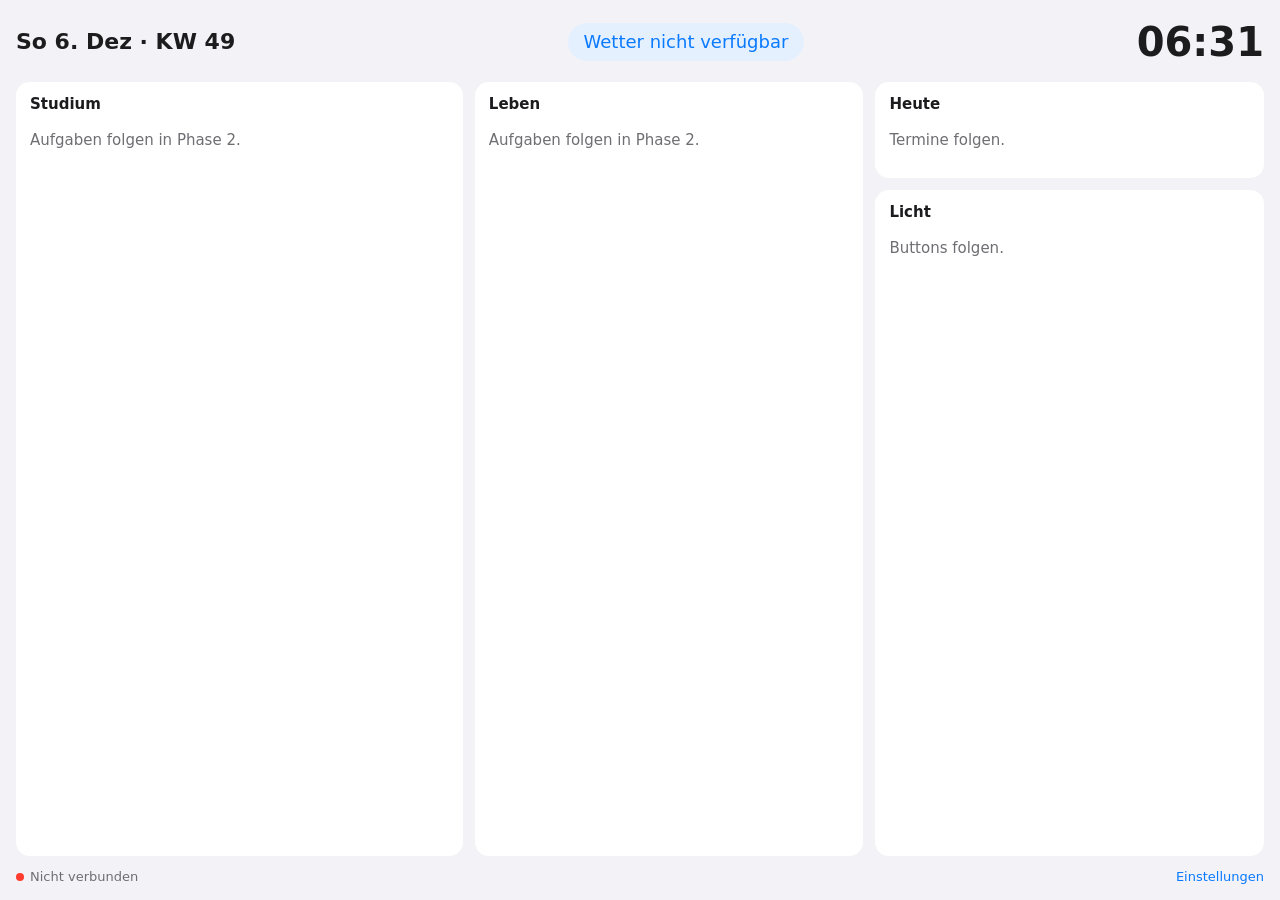
==== panel/index.html @ 625ba2de "Phase 1: Grundgerüst mit Panel, Handy-Seite, Sync und Einstellungen Testseite nach /test verschoben." ====
<!doctype html>
<html lang="de">
<head>
<meta charset="utf-8">
<meta name="viewport" content="width=device-width, initial-scale=1, viewport-fit=cover">
<meta name="apple-mobile-web-app-capable" content="yes">
<meta name="mobile-web-app-capable" content="yes">
<meta name="apple-mobile-web-app-status-bar-style" content="black-translucent">
<meta name="apple-mobile-web-app-title" content="Panel">
<title>Panel</title>
<link rel="stylesheet" href="../shared/style.css">
<style>
  body { display: flex; flex-direction: column; height: 100vh; padding: 14px 16px; gap: 12px; overflow: hidden; }
  header { display: flex; align-items: center; justify-content: space-between; gap: 12px; }
  #datum { font-size: 22px; font-weight: 600; white-space: nowrap; }
  #uhr { font-size: 40px; font-weight: 600; font-variant-numeric: tabular-nums; }
  #wetter { font-size: 18px; padding: 6px 16px; }
  main { flex: 1; min-height: 0; display: grid; grid-template-columns: 1.15fr 1fr 1fr; gap: 12px; }
  .spalte { display: flex; flex-direction: column; gap: 12px; min-height: 0; }
  .leer { color: var(--muted); font-size: 15px; }
  footer { display: flex; justify-content: space-between; font-size: 13px; color: var(--muted); }
</style>
</head>
<body>
<header>
  <span id="datum">…</span>
  <span id="wetter" class="chip">Wetter lädt …</span>
  <span id="uhr">--:--</span>
</header>
<main>
  <section class="card"><h2>Studium</h2><p class="leer">Aufgaben folgen in Phase 2.</p></section>
  <section class="card"><h2>Leben</h2><p class="leer">Aufgaben folgen in Phase 2.</p></section>
  <div class="spalte">
    <section class="card"><h2>Heute</h2><p class="leer">Termine folgen.</p></section>
    <section class="card" style="flex:1"><h2>Licht</h2><p class="leer">Buttons folgen.</p></section>
  </div>
</main>
<footer>
  <span id="sync">…</span>
  <a href="../einstellungen.html">Einstellungen</a>
</footer>
<script type="module">
  import { startClock, startHeader } from '../shared/util.js';
  import { aktualisiereWetter, pruefeSync, starteZyklus, haltWachen } from '../shared/app.js';
  startHeader(document.getElementById('datum'));
  startClock(document.getElementById('uhr'));
  const wetter = () => aktualisiereWetter(document.getElementById('wetter'));
  const sync = () => pruefeSync(document.getElementById('sync'));
  wetter(); sync();
  starteZyklus(wetter, 900);
  starteZyklus(sync, 45);
  haltWachen();
</script>
</body>
</html>
---- shared/style.css ----
:root {
  color-scheme: light dark;
  --bg: #f2f2f7; --card: #ffffff; --text: #1c1c1e; --muted: #6e6e73;
  --accent: #0a7aff; --accent-bg: #e5f0ff; --line: #e5e5ea; --ok: #34c759; --warn: #ff9f0a; --bad: #ff3b30;
  --radius: 14px;
}
@media (prefers-color-scheme: dark) {
  :root { --bg: #000; --card: #1c1c1e; --text: #fff; --muted: #98989d; --accent: #3d94ff; --accent-bg: #12263f; --line: #38383a; }
}
* { box-sizing: border-box; -webkit-tap-highlight-color: transparent; }
html, body { margin: 0; height: 100%; }
body {
  background: var(--bg); color: var(--text);
  font: 16px/1.4 -apple-system, BlinkMacSystemFont, "SF Pro Text", system-ui, sans-serif;
  padding: env(safe-area-inset-top) env(safe-area-inset-right) env(safe-area-inset-bottom) env(safe-area-inset-left);
}
.card { background: var(--card); border-radius: var(--radius); padding: 12px 14px; min-height: 0; overflow: hidden; }
.card h2 { font-size: 15px; font-weight: 600; margin: 0 0 6px; }
.muted { color: var(--muted); }
.chip { background: var(--accent-bg); color: var(--accent); border-radius: 999px; padding: 4px 12px; font-size: 14px; white-space: nowrap; }
.punkt { display: inline-block; width: 8px; height: 8px; border-radius: 50%; background: var(--muted); margin-right: 6px; }
.punkt.ok { background: var(--ok); } .punkt.warn { background: var(--warn); } .punkt.bad { background: var(--bad); }
a { color: var(--accent); text-decoration: none; }
button, input { font: inherit; }
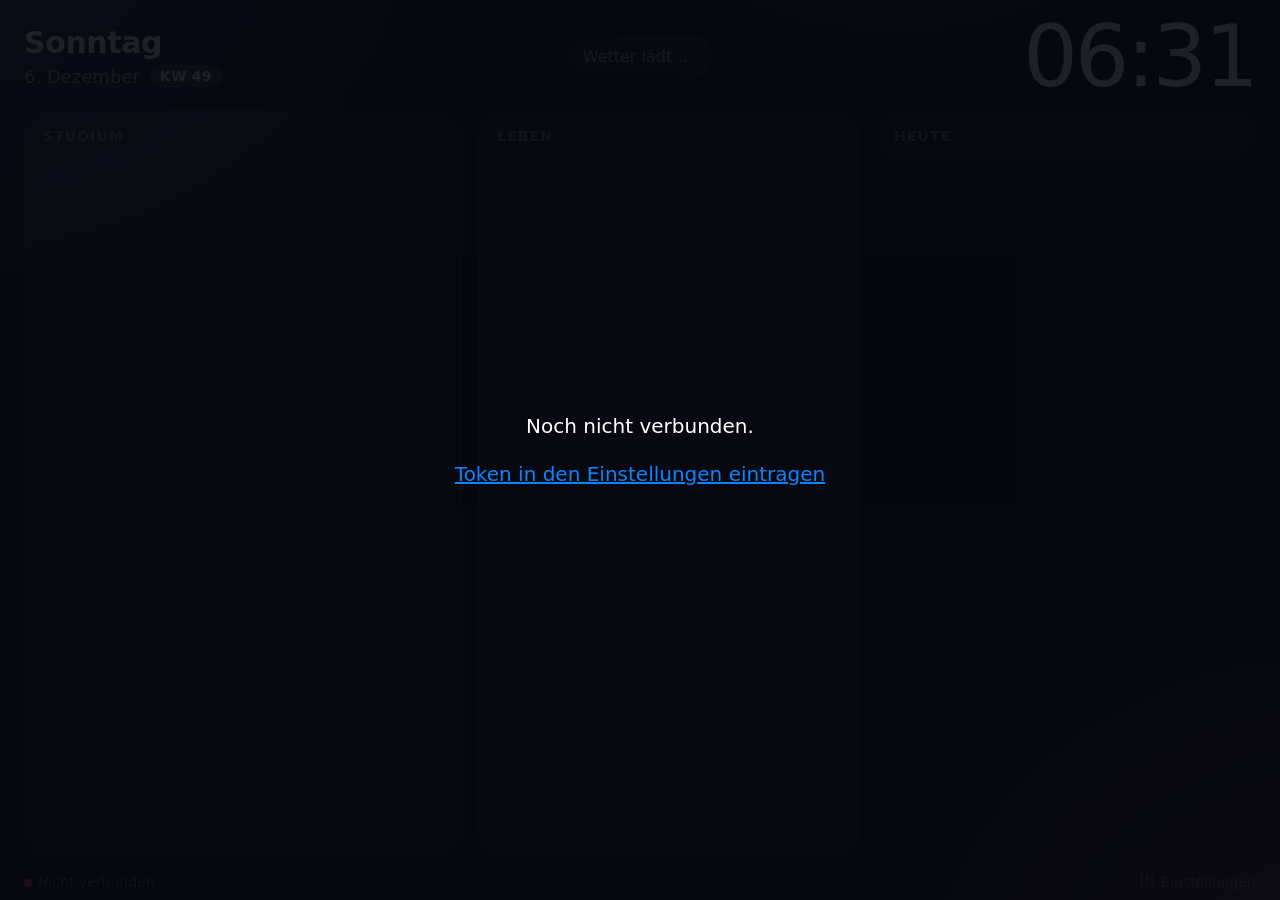
==== commit 60dd879d: "Alle Phasen: To-dos, Einkauf, Finanzen, Licht, Termine, Einstellungen Co-Authored-By: Claude Opus 5." ====
--- a/panel/index.html
+++ b/panel/index.html
@@ -2,54 +2,109 @@
 <html lang="de">
 <head>
 <meta charset="utf-8">
-<meta name="viewport" content="width=device-width, initial-scale=1, viewport-fit=cover">
+<meta name="viewport" content="width=device-width, initial-scale=1, viewport-fit=cover, user-scalable=no">
 <meta name="apple-mobile-web-app-capable" content="yes">
 <meta name="mobile-web-app-capable" content="yes">
 <meta name="apple-mobile-web-app-status-bar-style" content="black-translucent">
 <meta name="apple-mobile-web-app-title" content="Panel">
+<meta name="theme-color" content="#07080f">
 <title>Panel</title>
-<link rel="stylesheet" href="../shared/style.css">
 <style>
-  body { display: flex; flex-direction: column; height: 100vh; padding: 14px 16px; gap: 12px; overflow: hidden; }
-  header { display: flex; align-items: center; justify-content: space-between; gap: 12px; }
-  #datum { font-size: 22px; font-weight: 600; white-space: nowrap; }
-  #uhr { font-size: 40px; font-weight: 600; font-variant-numeric: tabular-nums; }
-  #wetter { font-size: 18px; padding: 6px 16px; }
-  main { flex: 1; min-height: 0; display: grid; grid-template-columns: 1.15fr 1fr 1fr; gap: 12px; }
-  .spalte { display: flex; flex-direction: column; gap: 12px; min-height: 0; }
-  .leer { color: var(--muted); font-size: 15px; }
-  footer { display: flex; justify-content: space-between; font-size: 13px; color: var(--muted); }
+  :root { --text: #fff; --t2: rgba(255,255,255,.62); --t3: rgba(255,255,255,.38); --karte: rgba(255,255,255,.07); --rand: rgba(255,255,255,.08); --linie: rgba(255,255,255,.07); }
+  * { box-sizing: border-box; -webkit-tap-highlight-color: transparent; -webkit-user-select: none; user-select: none; }
+  html, body { margin: 0; height: 100%; overflow: hidden; color: var(--text); }
+  body {
+    font-family: -apple-system, BlinkMacSystemFont, "SF Pro Display", system-ui, sans-serif;
+    background:
+      radial-gradient(900px 700px at -5% -10%, rgba(64, 92, 255, .38), transparent 60%),
+      radial-gradient(800px 650px at 105% 110%, rgba(255, 92, 140, .26), transparent 60%),
+      radial-gradient(700px 500px at 70% -20%, rgba(0, 200, 190, .14), transparent 60%),
+      #07080f;
+  }
+  .app { height: 100vh; display: grid; grid-template-rows: auto 1fr auto; gap: 16px;
+    padding: max(18px, env(safe-area-inset-top)) max(24px, env(safe-area-inset-right)) max(10px, env(safe-area-inset-bottom)) max(24px, env(safe-area-inset-left));
+    transition: opacity .8s; }
+  body.nacht .app { opacity: .42; }
+
+  header { display: grid; grid-template-columns: 1fr auto 1fr; align-items: center; gap: 16px; }
+  .datum .wt { font-size: 30px; font-weight: 700; letter-spacing: -.4px; line-height: 1.1; }
+  .datum .zeile2 { display: flex; align-items: center; gap: 10px; margin-top: 6px; font-size: 18px; color: var(--t2); }
+  .kw { font-size: 14px; font-weight: 700; color: #fff; background: rgba(255,255,255,.14); border-radius: 999px; padding: 3px 10px; letter-spacing: .02em; }
+  .uhr { justify-self: end; font-size: 86px; font-weight: 200; letter-spacing: -3px; line-height: .9; font-variant-numeric: tabular-nums; }
+  .wetter { display: flex; align-items: center; gap: 10px; padding: 10px 18px 10px 14px; border-radius: 999px; background: var(--karte); border: 1px solid var(--rand); max-width: 430px; }
+  .wetter .w-ic { color: #FFD60A; display: flex; }
+  .wetter .w-temp { font-size: 24px; font-weight: 600; }
+  .wetter .w-kl { font-size: 16px; color: var(--t2); white-space: nowrap; overflow: hidden; text-overflow: ellipsis; }
+
+  main { display: grid; grid-template-columns: 1.15fr 1fr 1fr; gap: 16px; min-height: 0; }
+  .karte { background: var(--karte); border: 1px solid var(--rand); border-radius: 28px; padding: 16px 18px 10px; display: flex; flex-direction: column; min-height: 0; }
+  .karte h2 { margin: 0 0 4px; font-size: 14px; font-weight: 700; letter-spacing: .08em; text-transform: uppercase; color: var(--t3); display: flex; justify-content: space-between; align-items: center; }
+  .karte h2 .zahl { font-size: 13px; letter-spacing: 0; text-transform: none; color: var(--t2); font-weight: 600; }
+  .liste { flex: 1; min-height: 0; overflow: hidden; }
+  .task { display: flex; align-items: center; gap: 13px; height: 54px; border-bottom: 1px solid var(--linie); }
+  .task:last-child { border-bottom: 0; }
+  .kreis { width: 30px; height: 30px; flex: none; border-radius: 50%; border: 2.5px solid var(--c); display: grid; place-items: center; color: transparent; transition: background .2s, transform .2s; }
+  .task:active .kreis { transform: scale(.88); }
+  .task.fertig .kreis { background: var(--c); color: #fff; }
+  .task.fertig .titel { color: var(--t3); text-decoration: line-through; }
+  .titel { flex: 1; min-width: 0; font-size: 20px; white-space: nowrap; overflow: hidden; text-overflow: ellipsis; }
+  .titel b { color: var(--c); font-weight: 700; }
+  .meta { font-size: 15px; color: var(--t3); white-space: nowrap; font-variant-numeric: tabular-nums; }
+  .task.heute .meta { color: var(--c); font-weight: 600; }
+  .mehr { font-size: 15px; color: var(--t3); padding: 8px 0 2px; }
+  .leer { display: flex; flex-direction: column; align-items: center; justify-content: center; gap: 10px; height: 100%; color: var(--t3); font-size: 17px; }
+  .leer .ic { color: #30D158; }
+
+  .rechts { display: flex; flex-direction: column; gap: 16px; min-height: 0; }
+  .heute { flex: none; max-height: 44%; }
+  .termin { display: flex; gap: 12px; align-items: baseline; font-size: 18px; padding: 6px 0; }
+  .termin .zeit { width: 50px; flex: none; color: var(--t2); font-size: 16px; font-variant-numeric: tabular-nums; }
+  .termin .punkt { width: 8px; height: 8px; border-radius: 50%; background: var(--c); flex: none; align-self: center; }
+  .termin.vorbei { opacity: .38; }
+  .termin .t { white-space: nowrap; overflow: hidden; text-overflow: ellipsis; }
+
+  .licht { flex: 1; min-height: 0; display: grid; grid-template-columns: 1fr 1fr; grid-auto-rows: 1fr; gap: 12px; }
+  .lb { border: 0; border-radius: 24px; padding: 14px; display: flex; flex-direction: column; justify-content: space-between; align-items: flex-start; text-align: left; color: #fff; font: inherit; text-decoration: none; transition: transform .15s; min-height: 0; overflow: hidden; }
+  .lb:active { transform: scale(.95); }
+  .lb .knopf { width: 46px; height: 46px; border-radius: 50%; display: grid; place-items: center; color: #111; }
+  .lb .name { font-size: 19px; font-weight: 600; }
+  .lb.breit { grid-column: span 2; flex-direction: row; align-items: center; gap: 14px; justify-content: flex-start; }
+
+  footer { display: flex; justify-content: space-between; align-items: center; font-size: 14px; color: var(--t3); gap: 16px; }
+  footer a { color: var(--t3); text-decoration: none; display: flex; align-items: center; gap: 6px; }
+  .punktstatus { display: inline-block; width: 8px; height: 8px; border-radius: 50%; margin-right: 6px; background: var(--t3); }
+  .punktstatus.ok { background: #30D158; } .punktstatus.warn { background: #FF9F0A; } .punktstatus.bad { background: #FF453A; }
+  #budget b { color: var(--t2); font-weight: 600; }
+
+  #toast { position: fixed; left: 50%; bottom: 30px; transform: translate(-50%, 140%); background: rgba(40,40,46,.96); border: 1px solid var(--rand); color: #fff; border-radius: 999px; padding: 12px 12px 12px 22px; display: flex; gap: 16px; align-items: center; font-size: 17px; transition: transform .3s; z-index: 10; }
+  #toast.an { transform: translate(-50%, 0); }
+  #toast button { background: #0A84FF; color: #fff; border: 0; border-radius: 999px; padding: 8px 16px; font: inherit; font-weight: 600; }
+  .hinweis { position: fixed; inset: 0; display: none; place-items: center; background: rgba(7,8,15,.9); z-index: 20; text-align: center; font-size: 20px; }
+  .hinweis a { color: #0A84FF; }
 </style>
 </head>
 <body>
-<header>
-  <span id="datum">…</span>
-  <span id="wetter" class="chip">Wetter lädt …</span>
-  <span id="uhr">--:--</span>
-</header>
-<main>
-  <section class="card"><h2>Studium</h2><p class="leer">Aufgaben folgen in Phase 2.</p></section>
-  <section class="card"><h2>Leben</h2><p class="leer">Aufgaben folgen in Phase 2.</p></section>
-  <div class="spalte">
-    <section class="card"><h2>Heute</h2><p class="leer">Termine folgen.</p></section>
-    <section class="card" style="flex:1"><h2>Licht</h2><p class="leer">Buttons folgen.</p></section>
-  </div>
-</main>
-<footer>
-  <span id="sync">…</span>
-  <a href="../einstellungen.html">Einstellungen</a>
-</footer>
-<script type="module">
-  import { startClock, startHeader } from '../shared/util.js';
-  import { aktualisiereWetter, pruefeSync, starteZyklus, haltWachen } from '../shared/app.js';
-  startHeader(document.getElementById('datum'));
-  startClock(document.getElementById('uhr'));
-  const wetter = () => aktualisiereWetter(document.getElementById('wetter'));
-  const sync = () => pruefeSync(document.getElementById('sync'));
-  wetter(); sync();
-  starteZyklus(wetter, 900);
-  starteZyklus(sync, 45);
-  haltWachen();
-</script>
+<div class="app">
+  <header>
+    <div class="datum"><div class="wt" id="wt">…</div><div class="zeile2"><span id="dt"></span><span class="kw" id="kw"></span></div></div>
+    <div class="wetter" id="wetter"><span class="w-kl">Wetter lädt …</span></div>
+    <div class="uhr" id="uhr">--:--</div>
+  </header>
+  <main>
+    <section class="karte"><h2>Studium <span class="zahl" id="n-studium"></span></h2><div class="liste" id="studium"></div></section>
+    <section class="karte"><h2>Leben <span class="zahl" id="n-leben"></span></h2><div class="liste" id="leben"></div></section>
+    <div class="rechts">
+      <section class="karte heute"><h2 id="heute-titel">Heute</h2><div id="termine"></div></section>
+      <div class="licht" id="licht"></div>
+    </div>
+  </main>
+  <footer>
+    <span id="sync"><span class="punktstatus"></span>Verbinde …</span>
+    <span id="budget"></span>
+    <a href="../einstellungen.html" id="einst"></a>
+  </footer>
+</div>
+<div class="hinweis" id="hinweis"><div>Noch nicht verbunden.<br><br><a href="../einstellungen.html">Token in den Einstellungen eintragen</a></div></div>
+<script type="module" src="panel.js"></script>
 </body>
 </html>
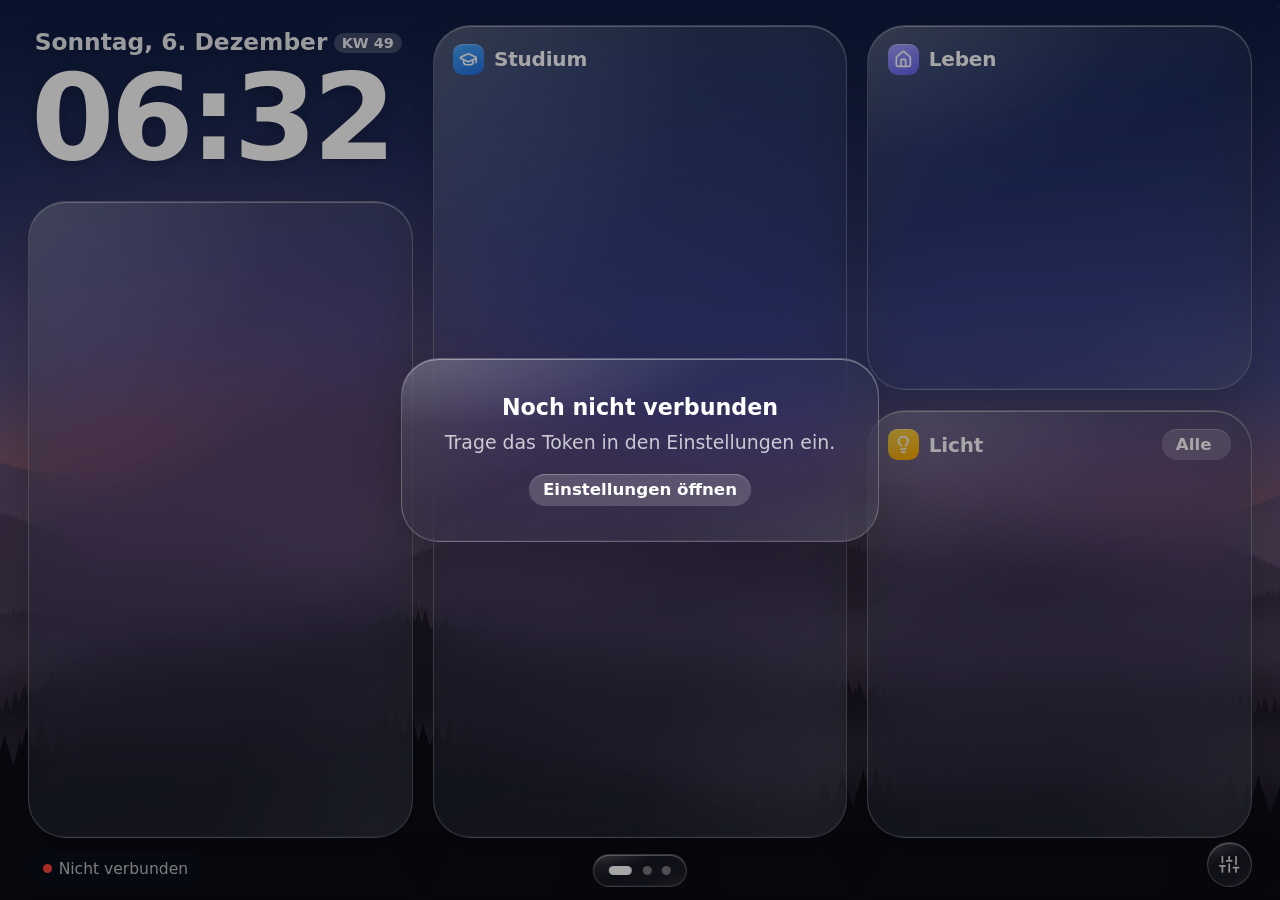
==== commit f3ca8553: "Neues Design: Landschaft, Liquid Glass, Smart Stack, Licht-Favoriten, Nachtuhr, Handy im iOS-26-Stil" ====
--- a/panel/index.html
+++ b/panel/index.html
@@ -6,105 +6,70 @@
 <meta name="apple-mobile-web-app-capable" content="yes">
 <meta name="mobile-web-app-capable" content="yes">
 <meta name="apple-mobile-web-app-status-bar-style" content="black-translucent">
-<meta name="apple-mobile-web-app-title" content="Panel">
-<meta name="theme-color" content="#07080f">
-<title>Panel</title>
-<style>
-  :root { --text: #fff; --t2: rgba(255,255,255,.62); --t3: rgba(255,255,255,.38); --karte: rgba(255,255,255,.07); --rand: rgba(255,255,255,.08); --linie: rgba(255,255,255,.07); }
-  * { box-sizing: border-box; -webkit-tap-highlight-color: transparent; -webkit-user-select: none; user-select: none; }
-  html, body { margin: 0; height: 100%; overflow: hidden; color: var(--text); }
-  body {
-    font-family: -apple-system, BlinkMacSystemFont, "SF Pro Display", system-ui, sans-serif;
-    background:
-      radial-gradient(900px 700px at -5% -10%, rgba(64, 92, 255, .38), transparent 60%),
-      radial-gradient(800px 650px at 105% 110%, rgba(255, 92, 140, .26), transparent 60%),
-      radial-gradient(700px 500px at 70% -20%, rgba(0, 200, 190, .14), transparent 60%),
-      #07080f;
-  }
-  .app { height: 100vh; display: grid; grid-template-rows: auto 1fr auto; gap: 16px;
-    padding: max(18px, env(safe-area-inset-top)) max(24px, env(safe-area-inset-right)) max(10px, env(safe-area-inset-bottom)) max(24px, env(safe-area-inset-left));
-    transition: opacity .8s; }
-  body.nacht .app { opacity: .42; }
-
-  header { display: grid; grid-template-columns: 1fr auto 1fr; align-items: center; gap: 16px; }
-  .datum .wt { font-size: 30px; font-weight: 700; letter-spacing: -.4px; line-height: 1.1; }
-  .datum .zeile2 { display: flex; align-items: center; gap: 10px; margin-top: 6px; font-size: 18px; color: var(--t2); }
-  .kw { font-size: 14px; font-weight: 700; color: #fff; background: rgba(255,255,255,.14); border-radius: 999px; padding: 3px 10px; letter-spacing: .02em; }
-  .uhr { justify-self: end; font-size: 86px; font-weight: 200; letter-spacing: -3px; line-height: .9; font-variant-numeric: tabular-nums; }
-  .wetter { display: flex; align-items: center; gap: 10px; padding: 10px 18px 10px 14px; border-radius: 999px; background: var(--karte); border: 1px solid var(--rand); max-width: 430px; }
-  .wetter .w-ic { color: #FFD60A; display: flex; }
-  .wetter .w-temp { font-size: 24px; font-weight: 600; }
-  .wetter .w-kl { font-size: 16px; color: var(--t2); white-space: nowrap; overflow: hidden; text-overflow: ellipsis; }
-
-  main { display: grid; grid-template-columns: 1.15fr 1fr 1fr; gap: 16px; min-height: 0; }
-  .karte { background: var(--karte); border: 1px solid var(--rand); border-radius: 28px; padding: 16px 18px 10px; display: flex; flex-direction: column; min-height: 0; }
-  .karte h2 { margin: 0 0 4px; font-size: 14px; font-weight: 700; letter-spacing: .08em; text-transform: uppercase; color: var(--t3); display: flex; justify-content: space-between; align-items: center; }
-  .karte h2 .zahl { font-size: 13px; letter-spacing: 0; text-transform: none; color: var(--t2); font-weight: 600; }
-  .liste { flex: 1; min-height: 0; overflow: hidden; }
-  .task { display: flex; align-items: center; gap: 13px; height: 54px; border-bottom: 1px solid var(--linie); }
-  .task:last-child { border-bottom: 0; }
-  .kreis { width: 30px; height: 30px; flex: none; border-radius: 50%; border: 2.5px solid var(--c); display: grid; place-items: center; color: transparent; transition: background .2s, transform .2s; }
-  .task:active .kreis { transform: scale(.88); }
-  .task.fertig .kreis { background: var(--c); color: #fff; }
-  .task.fertig .titel { color: var(--t3); text-decoration: line-through; }
-  .titel { flex: 1; min-width: 0; font-size: 20px; white-space: nowrap; overflow: hidden; text-overflow: ellipsis; }
-  .titel b { color: var(--c); font-weight: 700; }
-  .meta { font-size: 15px; color: var(--t3); white-space: nowrap; font-variant-numeric: tabular-nums; }
-  .task.heute .meta { color: var(--c); font-weight: 600; }
-  .mehr { font-size: 15px; color: var(--t3); padding: 8px 0 2px; }
-  .leer { display: flex; flex-direction: column; align-items: center; justify-content: center; gap: 10px; height: 100%; color: var(--t3); font-size: 17px; }
-  .leer .ic { color: #30D158; }
-
-  .rechts { display: flex; flex-direction: column; gap: 16px; min-height: 0; }
-  .heute { flex: none; max-height: 44%; }
-  .termin { display: flex; gap: 12px; align-items: baseline; font-size: 18px; padding: 6px 0; }
-  .termin .zeit { width: 50px; flex: none; color: var(--t2); font-size: 16px; font-variant-numeric: tabular-nums; }
-  .termin .punkt { width: 8px; height: 8px; border-radius: 50%; background: var(--c); flex: none; align-self: center; }
-  .termin.vorbei { opacity: .38; }
-  .termin .t { white-space: nowrap; overflow: hidden; text-overflow: ellipsis; }
-
-  .licht { flex: 1; min-height: 0; display: grid; grid-template-columns: 1fr 1fr; grid-auto-rows: 1fr; gap: 12px; }
-  .lb { border: 0; border-radius: 24px; padding: 14px; display: flex; flex-direction: column; justify-content: space-between; align-items: flex-start; text-align: left; color: #fff; font: inherit; text-decoration: none; transition: transform .15s; min-height: 0; overflow: hidden; }
-  .lb:active { transform: scale(.95); }
-  .lb .knopf { width: 46px; height: 46px; border-radius: 50%; display: grid; place-items: center; color: #111; }
-  .lb .name { font-size: 19px; font-weight: 600; }
-  .lb.breit { grid-column: span 2; flex-direction: row; align-items: center; gap: 14px; justify-content: flex-start; }
-
-  footer { display: flex; justify-content: space-between; align-items: center; font-size: 14px; color: var(--t3); gap: 16px; }
-  footer a { color: var(--t3); text-decoration: none; display: flex; align-items: center; gap: 6px; }
-  .punktstatus { display: inline-block; width: 8px; height: 8px; border-radius: 50%; margin-right: 6px; background: var(--t3); }
-  .punktstatus.ok { background: #30D158; } .punktstatus.warn { background: #FF9F0A; } .punktstatus.bad { background: #FF453A; }
-  #budget b { color: var(--t2); font-weight: 600; }
-
-  #toast { position: fixed; left: 50%; bottom: 30px; transform: translate(-50%, 140%); background: rgba(40,40,46,.96); border: 1px solid var(--rand); color: #fff; border-radius: 999px; padding: 12px 12px 12px 22px; display: flex; gap: 16px; align-items: center; font-size: 17px; transition: transform .3s; z-index: 10; }
-  #toast.an { transform: translate(-50%, 0); }
-  #toast button { background: #0A84FF; color: #fff; border: 0; border-radius: 999px; padding: 8px 16px; font: inherit; font-weight: 600; }
-  .hinweis { position: fixed; inset: 0; display: none; place-items: center; background: rgba(7,8,15,.9); z-index: 20; text-align: center; font-size: 20px; }
-  .hinweis a { color: #0A84FF; }
-</style>
+<meta name="apple-mobile-web-app-title" content="Zuhause">
+<meta name="theme-color" content="#02040b">
+<title>Zuhause</title>
+<link rel="stylesheet" href="../shared/scene.css">
+<link rel="stylesheet" href="panel.css">
 </head>
 <body>
-<div class="app">
-  <header>
-    <div class="datum"><div class="wt" id="wt">…</div><div class="zeile2"><span id="dt"></span><span class="kw" id="kw"></span></div></div>
-    <div class="wetter" id="wetter"><span class="w-kl">Wetter lädt …</span></div>
-    <div class="uhr" id="uhr">--:--</div>
-  </header>
-  <main>
-    <section class="karte"><h2>Studium <span class="zahl" id="n-studium"></span></h2><div class="liste" id="studium"></div></section>
-    <section class="karte"><h2>Leben <span class="zahl" id="n-leben"></span></h2><div class="liste" id="leben"></div></section>
-    <div class="rechts">
-      <section class="karte heute"><h2 id="heute-titel">Heute</h2><div id="termine"></div></section>
-      <div class="licht" id="licht"></div>
-    </div>
-  </main>
-  <footer>
-    <span id="sync"><span class="punktstatus"></span>Verbinde …</span>
-    <span id="budget"></span>
-    <a href="../einstellungen.html" id="einst"></a>
-  </footer>
+<div id="szene"></div>
+<div class="nacht-schleier" id="schleier"></div>
+
+<div class="app" id="app">
+  <div class="seiten" id="seiten">
+
+    <!-- 1 Übersicht -->
+    <section class="seite uebersicht">
+      <div class="spalte links">
+        <div class="sperr">
+          <div class="sperr-datum" id="datum">…</div>
+          <div class="sperr-uhr" id="uhr">--:--</div>
+          <div class="sperr-wetter" id="wetter-kurz"></div>
+          <div class="kleidung glas klein" id="kleidung" hidden></div>
+        </div>
+        <div class="glas widget stapel" id="stapel">
+          <div class="stapel-karten" id="stapel-karten"></div>
+          <div class="stapel-punkte" id="stapel-punkte"></div>
+        </div>
+      </div>
+      <div class="glas widget liste-widget">
+        <header class="w-kopf"><span class="w-titel"><span class="w-ic" id="ic-studium"></span>Studium</span><span class="w-zahl" id="n-studium"></span></header>
+        <div class="liste" id="studium"></div>
+      </div>
+      <div class="spalte rechts">
+        <div class="glas widget liste-widget leben">
+          <header class="w-kopf"><span class="w-titel"><span class="w-ic" id="ic-leben"></span>Leben</span><span class="w-zahl" id="n-leben"></span></header>
+          <div class="liste" id="leben"></div>
+        </div>
+        <div class="glas widget licht-widget">
+          <header class="w-kopf"><span class="w-titel"><span class="w-ic" id="ic-licht"></span>Licht</span><button class="pille" data-seite="1">Alle <span id="n-licht"></span></button></header>
+          <div class="kacheln" id="licht-fav"></div>
+        </div>
+      </div>
+    </section>
+
+    <!-- 2 Licht -->
+    <section class="seite lichtseite">
+      <header class="seiten-kopf"><h1>Licht</h1><span class="unter" id="licht-zuletzt"></span></header>
+      <div class="kacheln gross" id="licht-alle"></div>
+    </section>
+
+    <!-- 3 Uhr -->
+    <section class="seite ruhe" id="ruhe">
+      <div class="ruhe-datum" id="r-datum"></div>
+      <div class="ruhe-uhr" id="r-uhr">--:--</div>
+      <div class="ruhe-info" id="r-info"></div>
+    </section>
+  </div>
 </div>
-<div class="hinweis" id="hinweis"><div>Noch nicht verbunden.<br><br><a href="../einstellungen.html">Token in den Einstellungen eintragen</a></div></div>
+
+<nav class="punkte glas" id="punkte">
+  <button data-seite="0" aria-label="Übersicht"></button><button data-seite="1" aria-label="Licht"></button><button data-seite="2" aria-label="Uhr"></button>
+</nav>
+<a class="ecke rechts glas" href="../einstellungen.html" id="einst" aria-label="Einstellungen"></a>
+<div class="ecke links status" id="status" hidden></div>
+<div class="hinweis" id="hinweis"><div class="glas widget"><b>Noch nicht verbunden</b><p>Trage das Token in den Einstellungen ein.</p><a class="pille" href="../einstellungen.html">Einstellungen öffnen</a></div></div>
 <script type="module" src="panel.js"></script>
 </body>
 </html>
--- a/shared/scene.css
+++ b/shared/scene.css
@@ -0,0 +1,34 @@
+.szene { position: fixed; inset: 0; overflow: hidden; z-index: 0; background: #02040b; pointer-events: none; }
+.szene > * { position: absolute; inset: 0; }
+.sz-himmel { transition: background 60s linear; }
+.sz-ebene { width: 100%; height: 100%; }
+.sz-ebene path { transition: fill 60s linear; }
+.sz-sterne { transition: opacity 60s linear; }
+.sz-sonne { inset: auto; width: 0; height: 0; transition: left 60s linear, top 60s linear, opacity 60s linear; }
+.sz-sonne::before { content: ""; position: absolute; width: 1100px; height: 1100px; left: -550px; top: -550px; border-radius: 50%;
+  background: radial-gradient(circle, var(--glanz) 0%, transparent 62%); opacity: .55; }
+.sz-sonne.mond::before { background: radial-gradient(circle, rgba(170, 190, 255, .35) 0%, transparent 55%); opacity: 1; }
+.sz-sonne.mond i { width: 34px; height: 34px; left: -17px; top: -17px; background: radial-gradient(circle at 40% 40%, #f4f6ff 0%, #cfd6f0 60%, transparent 72%); box-shadow: 0 0 40px 10px rgba(190, 205, 255, .18); }
+.sz-sonne i { position: absolute; width: 54px; height: 54px; left: -27px; top: -27px; border-radius: 50%; background: radial-gradient(circle, #fffaf0 0%, var(--glanz) 55%, transparent 72%); }
+.sz-nebel { inset: auto 0 auto 0; overflow: hidden; opacity: calc(var(--deck) * var(--nebel-staerke, 1));
+  -webkit-mask-image: linear-gradient(180deg, transparent 0%, #000 35%, #000 60%, transparent 100%); mask-image: linear-gradient(180deg, transparent 0%, #000 35%, #000 60%, transparent 100%); }
+.sz-nebel > div { position: absolute; top: 0; bottom: 0; left: 0; width: 200%; animation: sz-zieh linear infinite; will-change: transform; }
+@keyframes sz-zieh { from { transform: translate3d(0, 0, 0); } to { transform: translate3d(-50%, 0, 0); } }
+.sz-regen, .sz-schnee { opacity: 0; transition: opacity 4s; overflow: hidden; }
+.sz-regen > div, .sz-schnee > div { position: absolute; left: -10%; right: -10%; top: -100%; height: 200%; will-change: transform; }
+.sz-regen > div { background-image: repeating-linear-gradient(104deg, transparent 0 22px, rgba(220, 230, 255, .16) 22px 23px, transparent 23px 47px);
+  background-size: 47px 160px; animation: sz-fall .7s linear infinite; -webkit-mask-image: repeating-linear-gradient(180deg, #000 0 46px, transparent 46px 90px); mask-image: repeating-linear-gradient(180deg, #000 0 46px, transparent 46px 90px); }
+.sz-schnee > div { background-image: radial-gradient(circle, rgba(255,255,255,.75) 0 1.6px, transparent 2.2px), radial-gradient(circle, rgba(255,255,255,.5) 0 1.1px, transparent 1.6px);
+  background-size: 90px 90px, 57px 57px; background-position: 0 0, 30px 20px; animation: sz-fall 14s linear infinite; }
+@keyframes sz-fall { from { transform: translate3d(0, 0, 0); } to { transform: translate3d(0, 50%, 0); } }
+.szene.regnet .sz-regen { opacity: 1; }
+.szene.schneit .sz-schnee { opacity: 1; }
+.szene.still .sz-nebel > div, .szene.still .sz-regen > div, .szene.still .sz-schnee > div { animation-play-state: paused; }
+.sz-foto { opacity: 0; transition: opacity 2s; background: #000; }
+.sz-foto img { position: absolute; inset: 0; width: 100%; height: 100%; object-fit: cover; opacity: 0; transition: opacity 3s ease; transform: scale(1.06); }
+.sz-foto img.an { opacity: 1; animation: sz-kenburns 90s ease-in-out infinite alternate; }
+.szene.still .sz-foto img.an { animation-play-state: paused; }
+@keyframes sz-kenburns { from { transform: scale(1.06) translate3d(0, 0, 0); } to { transform: scale(1.14) translate3d(-1.5%, -1%, 0); } }
+.szene.mit-foto .sz-foto { opacity: 1; }
+.sz-schleier { background: linear-gradient(180deg, rgba(0,0,0,.28) 0%, rgba(0,0,0,.05) 35%, rgba(0,0,0,.1) 65%, rgba(0,0,0,.4) 100%); }
+@media (prefers-reduced-motion: reduce) { .sz-nebel > div, .sz-regen > div, .sz-schnee > div, .sz-foto img.an { animation: none; } }
--- a/panel/panel.css
+++ b/panel/panel.css
@@ -0,0 +1,186 @@
+:root { --t2: rgba(255, 255, 255, .74); --t3: rgba(255, 255, 255, .52); --linie: rgba(255, 255, 255, .13); --rund: 2.125rem;
+  --rounded: ui-rounded, "SF Pro Rounded", -apple-system, BlinkMacSystemFont, system-ui, sans-serif; }
+/* 1rem = 16px auf dem iPad 8 (1080 × 810), skaliert auf andere Größen */
+html { font-size: min(calc(100vw / 67.5), calc(100vh / 50.625)); }
+* { box-sizing: border-box; -webkit-tap-highlight-color: transparent; -webkit-user-select: none; user-select: none; -webkit-touch-callout: none; }
+html, body { margin: 0; height: 100%; overflow: hidden; background: #02040b; color: #fff; font-family: -apple-system, BlinkMacSystemFont, "SF Pro Text", system-ui, sans-serif; -webkit-font-smoothing: antialiased; }
+button { font: inherit; color: inherit; }
+.ic { display: block; flex: none; }
+[hidden] { display: none !important; }
+
+/* Glas */
+.glas { position: relative; isolation: isolate;
+  background: linear-gradient(155deg, rgba(255,255,255,.16) 0%, rgba(255,255,255,.05) 42%, rgba(255,255,255,.08) 100%), rgba(14, 20, 36, .3);
+  -webkit-backdrop-filter: blur(1.7rem) saturate(170%); backdrop-filter: blur(1.7rem) saturate(170%);
+  border: .5px solid rgba(255, 255, 255, .24);
+  box-shadow: inset 0 1px 0 rgba(255,255,255,.4), inset 0 -1px 0 rgba(255,255,255,.06), 0 1.25rem 3rem rgba(0, 0, 0, .2); }
+.glas::before { content: ""; position: absolute; inset: 0; border-radius: inherit; pointer-events: none; z-index: -1;
+  background: radial-gradient(120% 70% at 0% 0%, rgba(255,255,255,.14), transparent 55%), radial-gradient(90% 60% at 100% 100%, rgba(255,255,255,.05), transparent 60%); }
+body.ohne-glas .glas { -webkit-backdrop-filter: none; backdrop-filter: none; background: rgba(16, 22, 38, .66); }
+
+.app { position: fixed; inset: 0; z-index: 2; overflow: hidden; transition: transform 3s ease, opacity .8s; }
+.seiten { display: flex; width: 300%; height: 100%; transition: transform .6s cubic-bezier(.2, .85, .25, 1); will-change: transform; }
+.seite { width: 33.3333%; height: 100%; padding: max(1.4rem, env(safe-area-inset-top)) 1.6rem 3.5rem; flex: none; }
+
+/* Übersicht */
+.uebersicht { display: grid; grid-template-columns: minmax(0, 1fr) minmax(0, 1.08fr) minmax(0, 1fr); gap: 1.125rem; }
+.spalte { display: flex; flex-direction: column; gap: 1.125rem; min-height: 0; }
+.widget { border-radius: var(--rund); padding: 1rem 1.1rem; display: flex; flex-direction: column; min-height: 0; overflow: hidden; }
+.sperr { padding: .2rem .35rem 0; text-shadow: 0 1px 18px rgba(0, 0, 0, .28); }
+.sperr-datum { font-size: 1.3125rem; font-weight: 600; color: rgba(255,255,255,.92); white-space: nowrap; }
+.sperr-datum .kw { font-size: .8125rem; font-weight: 700; padding: .12rem .45rem; border-radius: 999px; background: rgba(255,255,255,.2); margin-left: .35rem; vertical-align: .15rem; text-shadow: none; }
+.sperr-uhr { font-family: var(--rounded); font-size: 6.75rem; font-weight: 600; letter-spacing: -.035em; line-height: 1; margin: .1rem 0 .15rem -.2rem; font-variant-numeric: tabular-nums; }
+.sperr-wetter { display: flex; align-items: center; gap: .45rem; font-size: 1.125rem; font-weight: 500; color: rgba(255,255,255,.92); }
+.sperr-wetter .ic { width: 1.4rem; height: 1.4rem; }
+.sperr-wetter .hl { color: var(--t2); font-weight: 400; }
+.kleidung { display: inline-flex; align-items: center; gap: .5rem; margin-top: .7rem; padding: .5rem .85rem .5rem .6rem; border-radius: 999px; font-size: 1rem; font-weight: 500; max-width: 100%; text-shadow: none; }
+.kleidung .ic { width: 1.25rem; height: 1.25rem; color: #ffd60a; }
+.kleidung span { overflow: hidden; text-overflow: ellipsis; white-space: nowrap; }
+
+.w-kopf { display: flex; justify-content: space-between; align-items: center; margin-bottom: .3rem; flex: none; }
+.w-titel { display: flex; align-items: center; gap: .55rem; font-size: 1.125rem; font-weight: 700; letter-spacing: -.01em; }
+.w-ic { width: 1.75rem; height: 1.75rem; border-radius: .55rem; display: grid; place-items: center; color: #fff; background: var(--ic); box-shadow: inset 0 1px 0 rgba(255,255,255,.3); }
+.w-ic .ic { width: 1.05rem; height: 1.05rem; }
+.w-zahl { font-size: .9375rem; color: var(--t2); font-weight: 600; font-variant-numeric: tabular-nums; }
+.pille { display: inline-flex; align-items: center; gap: .3rem; border: 0; border-radius: 999px; padding: .35rem .8rem; font-size: .9375rem; font-weight: 600; color: #fff; background: rgba(255,255,255,.18); text-decoration: none; box-shadow: inset 0 1px 0 rgba(255,255,255,.25); }
+.pille:active { transform: scale(.95); }
+
+.liste-widget { flex: 1; }
+.leben { flex: 1.05; }
+.liste { flex: 1; min-height: 0; overflow: hidden; }
+.task { position: relative; display: flex; align-items: center; gap: .75rem; height: 3.25rem; }
+.task + .task::before { content: ""; position: absolute; top: 0; left: 2.5rem; right: 0; border-top: .5px solid var(--linie); }
+.kreis { width: 1.75rem; height: 1.75rem; flex: none; border-radius: 50%; border: 2px solid var(--c); display: grid; place-items: center; color: transparent; transition: background .25s, transform .2s, color .25s; }
+.kreis .ic { width: 1rem; height: 1rem; }
+.task:active .kreis { transform: scale(.86); }
+.task.fertig .kreis { background: var(--c); color: #111; }
+.task.fertig .txt { opacity: .45; text-decoration: line-through; }
+.titel { flex: 1; min-width: 0; display: flex; align-items: center; gap: .5rem; font-size: 1.1875rem; font-weight: 500; }
+.txt { overflow: hidden; text-overflow: ellipsis; white-space: nowrap; }
+.badge { position: relative; z-index: 0; flex: none; font-size: .8125rem; font-weight: 750; letter-spacing: .02em; padding: .14rem .42rem; border-radius: .45rem; color: var(--c); }
+.badge::before { content: ""; position: absolute; inset: 0; border-radius: inherit; background: var(--c); opacity: .2; z-index: -1; }
+.meta { font-size: .875rem; color: var(--t2); white-space: nowrap; font-variant-numeric: tabular-nums; }
+.task.heute .meta { color: #fff; font-weight: 650; background: rgba(255,255,255,.17); padding: .12rem .5rem; border-radius: 999px; }
+.task.ueber .meta { color: #ff8f87; font-weight: 600; }
+.mehr { font-size: .875rem; color: var(--t2); padding: .35rem 0 0 2.5rem; }
+.leer { height: 100%; display: flex; flex-direction: column; align-items: center; justify-content: center; gap: .5rem; color: var(--t2); font-size: 1rem; }
+.leer .ic { width: 2.4rem; height: 2.4rem; color: #34c759; }
+
+/* Licht-Kacheln */
+.licht-widget { flex: 1.25; }
+.kacheln { flex: 1; min-height: 0; display: grid; grid-template-columns: 1fr 1fr; grid-auto-rows: 1fr; gap: .7rem; margin-top: .35rem; }
+.kachel { position: relative; border-radius: 1.4rem; padding: .8rem .85rem; display: flex; flex-direction: column; justify-content: space-between; align-items: flex-start; min-height: 0;
+  color: #fff; text-decoration: none; background: rgba(255,255,255,.12); border: .5px solid rgba(255,255,255,.16); box-shadow: inset 0 1px 0 rgba(255,255,255,.22); transition: transform .18s, background .35s, color .35s; overflow: hidden; }
+.kachel:active { transform: scale(.94); }
+.k-ic { width: 2.6rem; height: 2.6rem; border-radius: 50%; display: grid; place-items: center; background: var(--c); color: rgba(0,0,0,.78); box-shadow: 0 .3rem 1rem var(--glow, transparent); }
+.k-ic .ic { width: 1.4rem; height: 1.4rem; }
+.k-text { display: flex; flex-direction: column; }
+.k-name { font-size: 1.0625rem; font-weight: 650; line-height: 1.15; }
+.k-sub { font-size: .75rem; color: var(--t2); font-weight: 500; margin-top: .1rem; }
+.kachel.an { background: rgba(255,255,255,.93); color: #111; border-color: transparent; }
+.kachel.an .k-sub { color: rgba(0,0,0,.5); }
+
+/* Smart Stack */
+.stapel { flex: 1; padding: 0; }
+.stapel-karten { position: absolute; inset: 0; }
+.karte { position: absolute; inset: 0; padding: 1rem 1.7rem 1rem 1.15rem; display: flex; flex-direction: column; opacity: 0; transform: translateY(.8rem) scale(.985); transition: opacity .55s ease, transform .55s ease; pointer-events: none; }
+.karte.an { opacity: 1; transform: none; pointer-events: auto; }
+.stapel-punkte { position: absolute; right: .65rem; top: 50%; transform: translateY(-50%); display: flex; flex-direction: column; gap: .3rem; }
+.stapel-punkte i { display: block; width: .32rem; height: .32rem; border-radius: 999px; background: rgba(255,255,255,.35); transition: height .3s, background .3s; }
+.stapel-punkte i.an { background: #fff; height: .8rem; }
+.k-label { display: flex; align-items: center; gap: .4rem; font-size: .8125rem; font-weight: 700; letter-spacing: .06em; text-transform: uppercase; color: var(--lc, var(--t2)); }
+.k-label .ic { width: 1rem; height: 1rem; }
+.k-gross { display: flex; align-items: center; gap: .55rem; font-size: 1.75rem; font-weight: 700; letter-spacing: -.02em; margin-top: .55rem; line-height: 1.15; }
+.k-gross .badge { font-size: 1rem; padding: .2rem .5rem; border-radius: .55rem; }
+.k-zeit { font-size: 1.0625rem; color: var(--t2); margin-top: .25rem; font-weight: 500; }
+.k-zeit b { color: #fff; font-weight: 650; }
+.k-liste { margin-top: 1.1rem; display: flex; flex-direction: column; gap: .15rem; }
+.k-zeile { display: flex; align-items: center; gap: .6rem; font-size: 1rem; padding: .4rem 0; border-top: .5px solid var(--linie); }
+.k-zeile .z { width: 2.9rem; color: var(--t2); font-variant-numeric: tabular-nums; font-size: .9375rem; }
+.k-zeile .p { width: .5rem; height: .5rem; border-radius: 50%; background: var(--c); flex: none; }
+.k-zeile .t { overflow: hidden; text-overflow: ellipsis; white-space: nowrap; }
+.w-reihe { display: flex; align-items: center; gap: .9rem; margin-top: .4rem; }
+.w-temp { font-family: var(--rounded); font-size: 3.6rem; font-weight: 500; line-height: 1; letter-spacing: -.03em; }
+.w-reihe .ic { width: 2.6rem; height: 2.6rem; color: #ffd60a; }
+.w-zust { font-size: 1rem; font-weight: 600; }
+.w-zust small { display: block; font-size: .875rem; font-weight: 500; color: var(--t2); margin-top: .1rem; }
+.stunden { display: grid; grid-template-columns: repeat(6, 1fr); margin-top: auto; padding-top: .7rem; border-top: .5px solid var(--linie); text-align: center; }
+.stunden div { display: flex; flex-direction: column; align-items: center; gap: .3rem; font-size: .875rem; font-weight: 600; }
+.stunden small { color: var(--t2); font-weight: 500; font-size: .75rem; }
+.stunden .ic { width: 1.2rem; height: 1.2rem; color: rgba(255,255,255,.9); }
+.stunden .regen { color: #64d2ff; font-size: .6875rem; font-weight: 600; min-height: .8rem; }
+.b-reihe { display: flex; align-items: center; justify-content: space-between; gap: .8rem; margin-top: .6rem; }
+.b-gross { font-family: var(--rounded); font-size: 2.6rem; font-weight: 600; letter-spacing: -.03em; line-height: 1; }
+.b-klein { font-size: .9375rem; color: var(--t2); margin-top: .3rem; }
+.ring text { fill: #fff; font-size: 15px; font-weight: 700; font-family: var(--rounded); }
+.b-fuss { margin-top: auto; display: flex; flex-direction: column; gap: .45rem; }
+.b-zeile { display: flex; align-items: center; gap: .5rem; font-size: .9375rem; }
+.b-zeile .bar { flex: 1; height: .32rem; border-radius: 999px; background: rgba(255,255,255,.14); overflow: hidden; }
+.b-zeile .bar i { display: block; height: 100%; border-radius: 999px; background: var(--c); }
+.b-zeile .n { width: 4.5rem; text-align: right; color: var(--t2); font-variant-numeric: tabular-nums; font-size: .875rem; }
+.b-zeile .name { width: 6.2rem; overflow: hidden; text-overflow: ellipsis; white-space: nowrap; }
+
+/* Licht-Seite */
+.lichtseite { display: flex; flex-direction: column; }
+.seiten-kopf { display: flex; align-items: baseline; gap: 1rem; margin: .3rem .2rem 1rem; text-shadow: 0 1px 18px rgba(0,0,0,.3); }
+.seiten-kopf h1 { font-size: 2.6rem; font-weight: 750; letter-spacing: -.02em; margin: 0; }
+.seiten-kopf .unter { font-size: 1.0625rem; color: var(--t2); }
+.kacheln.gross { flex: none; grid-template-columns: repeat(4, 1fr); grid-auto-rows: 9.4rem; gap: 1rem; margin: 0; overflow-y: auto; max-height: 100%; }
+.kacheln.gross .kachel { border-radius: 1.75rem; padding: 1.1rem; background: rgba(14, 20, 36, .34); -webkit-backdrop-filter: blur(1.5rem) saturate(170%); backdrop-filter: blur(1.5rem) saturate(170%); border-color: rgba(255,255,255,.22); }
+.kacheln.gross .kachel.an { background: rgba(255,255,255,.93); }
+.kacheln.gross .k-ic { width: 3.3rem; height: 3.3rem; }
+.kacheln.gross .k-ic .ic { width: 1.75rem; height: 1.75rem; }
+.kacheln.gross .k-name { font-size: 1.375rem; }
+.kacheln.gross .k-sub { font-size: .875rem; }
+.stern-mark { position: absolute; top: .9rem; right: .95rem; color: #ffd60a; }
+.stern-mark .ic { width: 1.1rem; height: 1.1rem; }
+
+/* Uhr / StandBy */
+.ruhe { display: flex; flex-direction: column; align-items: center; justify-content: center; text-align: center; text-shadow: 0 2px 40px rgba(0,0,0,.3); transition: color 1.5s; }
+.ruhe-datum { font-size: 1.75rem; font-weight: 600; color: rgba(255,255,255,.85); }
+.ruhe-uhr { font-family: var(--rounded); font-size: 15.5rem; font-weight: 600; letter-spacing: -.045em; line-height: .95; font-variant-numeric: tabular-nums; margin: .2rem 0 .8rem; }
+.ruhe-info { display: flex; gap: 1.6rem; font-size: 1.25rem; font-weight: 500; color: rgba(255,255,255,.85); flex-wrap: wrap; justify-content: center; }
+.ruhe-info span { display: inline-flex; align-items: center; gap: .45rem; }
+.ruhe-info .ic { width: 1.4rem; height: 1.4rem; }
+
+/* Nacht */
+.nacht-schleier { position: fixed; inset: 0; background: #000; opacity: 0; pointer-events: none; z-index: 1; transition: opacity 2s; }
+body.nachtmodus .nacht-schleier { opacity: .9; }
+body.nachtmodus .ruhe { color: #ff3b30; text-shadow: none; }
+body.nachtmodus .ruhe-datum, body.nachtmodus .ruhe-info { color: rgba(255, 59, 48, .7); }
+body.nachtmodus .ruhe-uhr { opacity: .85; }
+body.nachtmodus .punkte, body.nachtmodus .ecke { opacity: 0; pointer-events: none; }
+body.nacht-wach .nacht-schleier { opacity: .55; }
+body.nacht-wach .ruhe { color: #fff; }
+
+/* Bedienleiste */
+.punkte { position: fixed; left: 50%; bottom: .75rem; transform: translateX(-50%); display: flex; align-items: center; gap: .6rem; padding: .62rem .85rem; border-radius: 999px; z-index: 3; transition: opacity 1s; }
+.punkte button { position: relative; width: .5rem; height: .5rem; padding: 0; border: 0; border-radius: 999px; background: rgba(255,255,255,.42); transition: width .35s, background-color .35s; }
+.punkte button::after { content: ""; position: absolute; inset: -.8rem -.35rem; }
+.punkte button.an { width: 1.3rem; background: #fff; }
+.ecke { position: fixed; bottom: .75rem; z-index: 3; transition: opacity 1s; }
+.ecke.rechts { right: 1.6rem; width: 2.5rem; height: 2.5rem; border-radius: 50%; display: grid; place-items: center; color: rgba(255,255,255,.85); text-decoration: none; }
+.ecke.rechts .ic { width: 1.15rem; height: 1.15rem; }
+.ecke.links { left: 1.6rem; font-size: .875rem; color: var(--t2); display: flex; align-items: center; gap: .4rem; padding: .5rem .8rem; border-radius: 999px; background: rgba(14,20,36,.45); }
+.ecke.links i { width: .5rem; height: .5rem; border-radius: 50%; background: #ff9f0a; }
+.ecke.links.bad i { background: #ff453a; }
+
+#toast { position: fixed; left: 50%; bottom: 4.2rem; transform: translate(-50%, 1rem); opacity: 0; pointer-events: none; z-index: 5; display: flex; align-items: center; gap: 1rem;
+  padding: .55rem .55rem .55rem 1.2rem; border-radius: 999px; font-size: 1.0625rem; font-weight: 500; color: #fff; background: rgba(28, 28, 32, .82); -webkit-backdrop-filter: blur(1.5rem); backdrop-filter: blur(1.5rem);
+  border: .5px solid rgba(255,255,255,.2); transition: opacity .3s, transform .3s; white-space: nowrap; }
+#toast.an { opacity: 1; transform: translate(-50%, 0); pointer-events: auto; }
+#toast button { border: 0; border-radius: 999px; padding: .45rem 1rem; background: #fff; color: #111; font-weight: 650; }
+
+.hinweis { position: fixed; inset: 0; z-index: 10; display: none; place-items: center; background: rgba(0,0,0,.35); }
+.hinweis .widget { align-items: center; text-align: center; gap: .6rem; padding: 2rem 2.4rem; font-size: 1.25rem; }
+.hinweis p { margin: 0 0 .6rem; color: var(--t2); font-size: 1.0625rem; }
+
+/* Hochformat */
+@media (orientation: portrait) {
+  html { font-size: min(calc(100vw / 50.625), calc(100vh / 67.5)); }
+  .uebersicht { grid-template-columns: minmax(0, 1fr) minmax(0, 1fr); grid-template-rows: auto 1fr; }
+  .uebersicht > .spalte.links { grid-column: 1 / -1; flex-direction: row; }
+  .uebersicht > .spalte.links .sperr { flex: 1; }
+  .uebersicht > .spalte.links .stapel { flex: 1; min-height: 15rem; }
+  .kacheln.gross { grid-template-columns: repeat(3, 1fr); }
+}
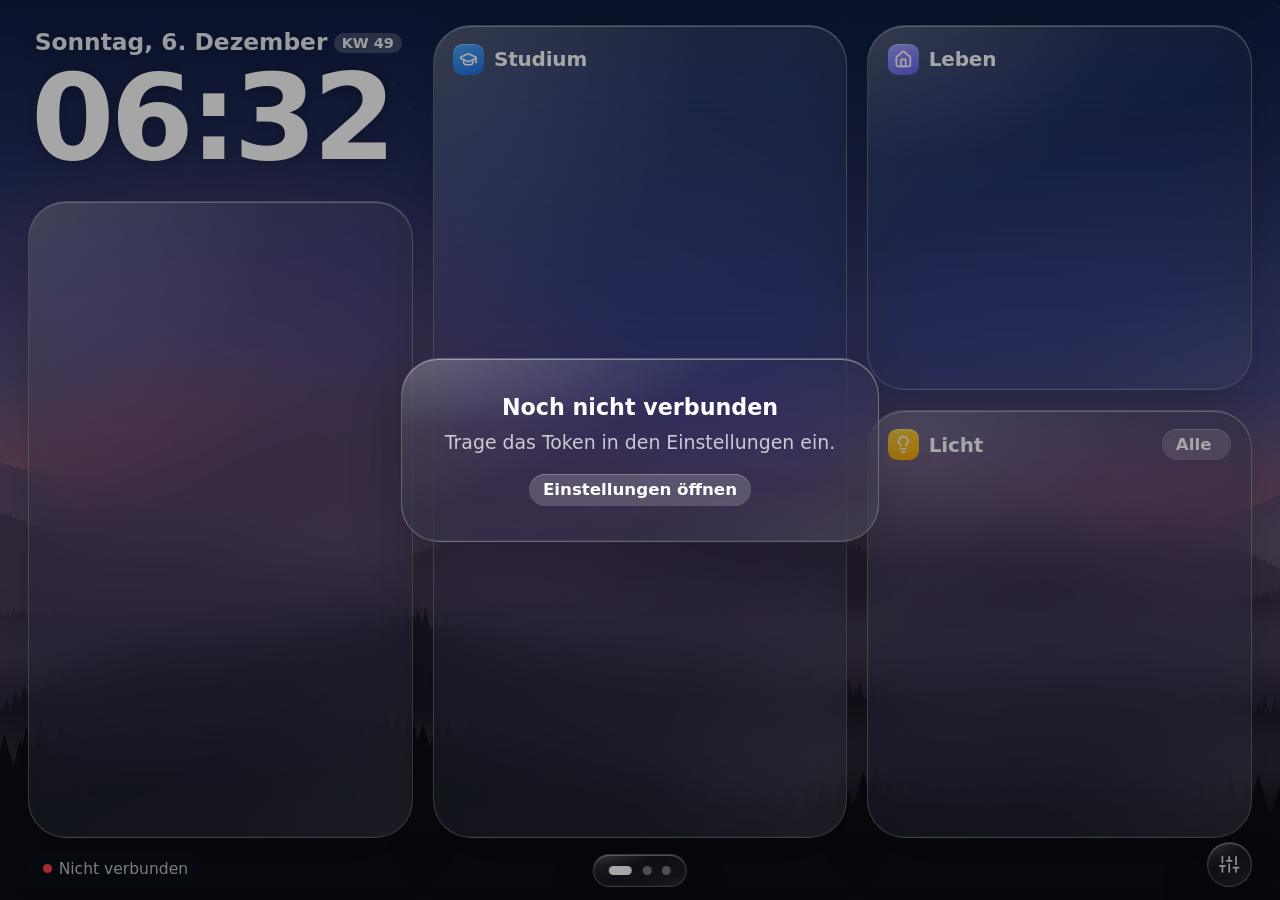
==== commit 5f5786ae: "Offline-Warteschlange, App-Icons, Feinschliff Panel Co-Authored-By: Claude Opus 5.5 <noreply@anthrop" ====
--- a/panel/index.html
+++ b/panel/index.html
@@ -9,6 +9,8 @@
 <meta name="apple-mobile-web-app-title" content="Zuhause">
 <meta name="theme-color" content="#02040b">
 <title>Zuhause</title>
+<link rel="apple-touch-icon" href="../icons/zuhause-180.png">
+<link rel="icon" href="../icons/zuhause-512.png">
 <link rel="stylesheet" href="../shared/scene.css">
 <link rel="stylesheet" href="panel.css">
 </head>
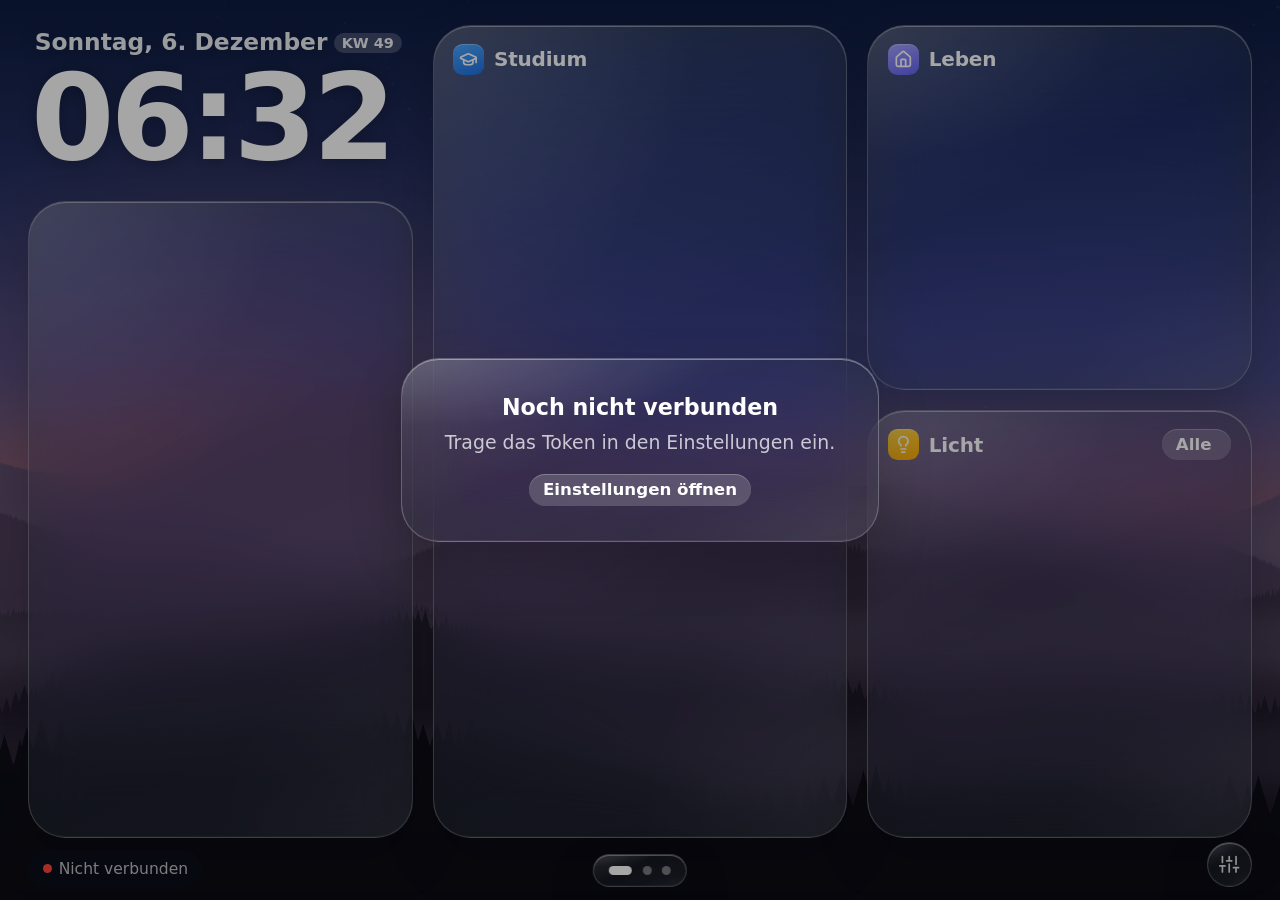
==== commit 29480917: "Panel: Wochenkarte zählt ganze Woche, Highlight-CSS raus, Statusleiste schwarz, Scroll-Reset Co-Auth" ====
--- a/panel/index.html
+++ b/panel/index.html
@@ -5,7 +5,7 @@
 <meta name="viewport" content="width=device-width, initial-scale=1, viewport-fit=cover, user-scalable=no">
 <meta name="apple-mobile-web-app-capable" content="yes">
 <meta name="mobile-web-app-capable" content="yes">
-<meta name="apple-mobile-web-app-status-bar-style" content="black-translucent">
+<meta name="apple-mobile-web-app-status-bar-style" content="black">
 <meta name="apple-mobile-web-app-title" content="Zuhause">
 <meta name="theme-color" content="#02040b">
 <title>Zuhause</title>
--- a/panel/panel.css
+++ b/panel/panel.css
@@ -3,7 +3,7 @@
 /* 1rem = 16px auf dem iPad 8 (1080 × 810), skaliert auf andere Größen */
 html { font-size: min(calc(100vw / 67.5), calc(100vh / 50.625)); }
 * { box-sizing: border-box; -webkit-tap-highlight-color: transparent; -webkit-user-select: none; user-select: none; -webkit-touch-callout: none; }
-html, body { margin: 0; height: 100%; overflow: hidden; background: #02040b; color: #fff; font-family: -apple-system, BlinkMacSystemFont, "SF Pro Text", system-ui, sans-serif; -webkit-font-smoothing: antialiased; }
+html, body { margin: 0; position: fixed; inset: 0; width: 100%; height: 100%; overflow: hidden; overscroll-behavior: none; background: #02040b; color: #fff; font-family: -apple-system, BlinkMacSystemFont, "SF Pro Text", system-ui, sans-serif; -webkit-font-smoothing: antialiased; }
 button { font: inherit; color: inherit; }
 .ic { display: block; flex: none; }
 [hidden] { display: none !important; }
@@ -61,7 +61,7 @@
 .badge::before { content: ""; position: absolute; inset: 0; border-radius: inherit; background: var(--c); opacity: .2; z-index: -1; }
 .meta { font-size: .875rem; color: var(--t2); white-space: nowrap; font-variant-numeric: tabular-nums; }
 .task.heute .meta { color: #fff; font-weight: 650; background: rgba(255,255,255,.17); padding: .12rem .5rem; border-radius: 999px; }
-.task.ueber .meta { color: #ff8f87; font-weight: 600; }
+.task.ueber .meta { color: var(--t2); }
 .mehr { font-size: .875rem; color: var(--t2); padding: .35rem 0 0 2.5rem; }
 .leer { height: 100%; display: flex; flex-direction: column; align-items: center; justify-content: center; gap: .5rem; color: var(--t2); font-size: 1rem; }
 .leer .ic { width: 2.4rem; height: 2.4rem; color: #34c759; }
@@ -77,8 +77,6 @@
 .k-text { display: flex; flex-direction: column; }
 .k-name { font-size: 1.0625rem; font-weight: 650; line-height: 1.15; }
 .k-sub { font-size: .75rem; color: var(--t2); font-weight: 500; margin-top: .1rem; }
-.kachel.an { background: rgba(255,255,255,.93); color: #111; border-color: transparent; }
-.kachel.an .k-sub { color: rgba(0,0,0,.5); }
 
 /* Smart Stack */
 .stapel { flex: 1; padding: 0; }
@@ -127,8 +125,7 @@
 .seiten-kopf .unter { font-size: 1.0625rem; color: var(--t2); }
 .kacheln.gross { flex: none; grid-template-columns: repeat(4, 1fr); grid-auto-rows: 9.4rem; gap: 1rem; margin: 0; overflow-y: auto; max-height: 100%; }
 .kacheln.gross .kachel { border-radius: 1.75rem; padding: 1.1rem; background: rgba(14, 20, 36, .34); -webkit-backdrop-filter: blur(1.5rem) saturate(170%); backdrop-filter: blur(1.5rem) saturate(170%); border-color: rgba(255,255,255,.22); }
-.kacheln.gross .kachel.an { background: rgba(255,255,255,.93); }
-.kacheln.gross .k-ic { width: 3.3rem; height: 3.3rem; }
+.kacheln.gross .kacheln.gross .k-ic { width: 3.3rem; height: 3.3rem; }
 .kacheln.gross .k-ic .ic { width: 1.75rem; height: 1.75rem; }
 .kacheln.gross .k-name { font-size: 1.375rem; }
 .kacheln.gross .k-sub { font-size: .875rem; }
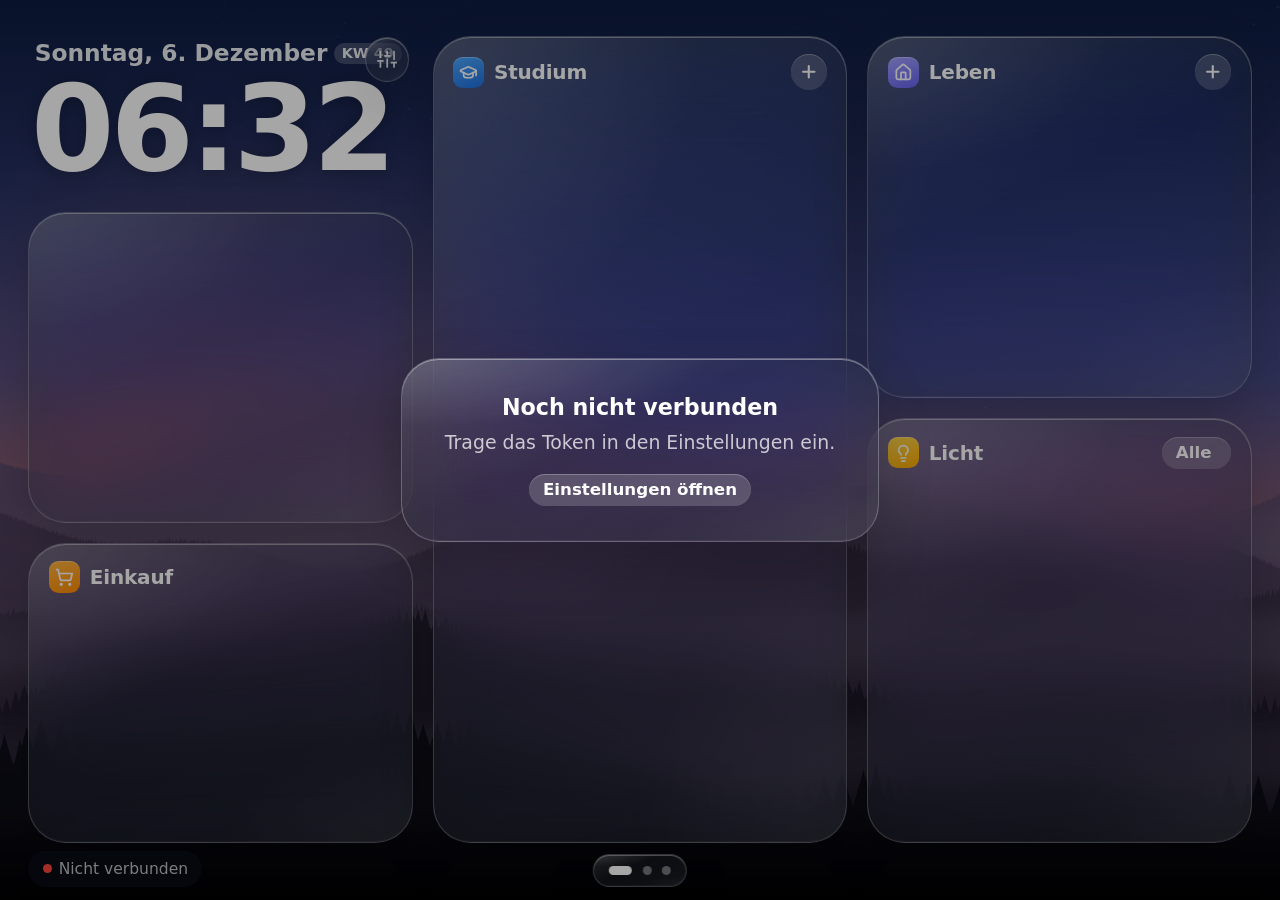
==== commit 7fedd6d5: "Panel bedienbar (Aufgaben/Einkauf), Einstellungen-Knopf, Farbwelten, kräftigeres Icon, Verlauf ohne " ====
--- a/panel/index.html
+++ b/panel/index.html
@@ -25,6 +25,7 @@
     <section class="seite uebersicht">
       <div class="spalte links">
         <div class="sperr">
+          <a class="einst glas" href="../einstellungen.html" id="einst" aria-label="Einstellungen"></a>
           <div class="sperr-datum" id="datum">…</div>
           <div class="sperr-uhr" id="uhr">--:--</div>
           <div class="sperr-wetter" id="wetter-kurz"></div>
@@ -34,14 +35,18 @@
           <div class="stapel-karten" id="stapel-karten"></div>
           <div class="stapel-punkte" id="stapel-punkte"></div>
         </div>
+        <button class="glas widget einkauf-widget" id="einkauf-widget" aria-label="Einkaufsliste öffnen">
+          <header class="w-kopf"><span class="w-titel"><span class="w-ic" id="ic-einkauf"></span>Einkauf</span><span class="w-zahl" id="n-einkauf"></span></header>
+          <div class="vorschau" id="einkauf-vorschau"></div>
+        </button>
       </div>
       <div class="glas widget liste-widget">
-        <header class="w-kopf"><span class="w-titel"><span class="w-ic" id="ic-studium"></span>Studium</span><span class="w-zahl" id="n-studium"></span></header>
+        <header class="w-kopf"><span class="w-titel"><span class="w-ic" id="ic-studium"></span>Studium</span><span class="w-kopf-rechts"><span class="w-zahl" id="n-studium"></span><button class="plus-k" data-neu="studium" aria-label="Aufgabe hinzufügen"></button></span></header>
         <div class="liste" id="studium"></div>
       </div>
       <div class="spalte rechts">
         <div class="glas widget liste-widget leben">
-          <header class="w-kopf"><span class="w-titel"><span class="w-ic" id="ic-leben"></span>Leben</span><span class="w-zahl" id="n-leben"></span></header>
+          <header class="w-kopf"><span class="w-titel"><span class="w-ic" id="ic-leben"></span>Leben</span><span class="w-kopf-rechts"><span class="w-zahl" id="n-leben"></span><button class="plus-k" data-neu="leben" aria-label="Aufgabe hinzufügen"></button></span></header>
           <div class="liste" id="leben"></div>
         </div>
         <div class="glas widget licht-widget">
@@ -66,10 +71,12 @@
   </div>
 </div>
 
+<div class="dialog-schleier" id="dialog-schleier"></div>
+<div class="dialog glas" id="dialog" role="dialog"></div>
+
 <nav class="punkte glas" id="punkte">
   <button data-seite="0" aria-label="Übersicht"></button><button data-seite="1" aria-label="Licht"></button><button data-seite="2" aria-label="Uhr"></button>
 </nav>
-<a class="ecke rechts glas" href="../einstellungen.html" id="einst" aria-label="Einstellungen"></a>
 <div class="ecke links status" id="status" hidden></div>
 <div class="hinweis" id="hinweis"><div class="glas widget"><b>Noch nicht verbunden</b><p>Trage das Token in den Einstellungen ein.</p><a class="pille" href="../einstellungen.html">Einstellungen öffnen</a></div></div>
 <script type="module" src="panel.js"></script>
--- a/shared/scene.css
+++ b/shared/scene.css
@@ -1,5 +1,13 @@
 .szene { position: fixed; inset: 0; overflow: hidden; z-index: 0; background: #02040b; pointer-events: none; }
 .szene > * { position: absolute; inset: 0; }
+.sz-land > * { position: absolute; inset: 0; }
+.sz-aurora i { position: absolute; inset: auto; width: 90vmax; height: 60vmax; border-radius: 50%; filter: none; will-change: transform; }
+.sz-aurora i:nth-child(1) { left: -25%; top: 5%; background: radial-gradient(closest-side, var(--glanz), transparent); opacity: .55; animation: sz-drift1 70s ease-in-out infinite alternate; }
+.sz-aurora i:nth-child(2) { right: -30%; top: 30%; background: radial-gradient(closest-side, var(--nebel), transparent); opacity: .5; animation: sz-drift2 90s ease-in-out infinite alternate; }
+.sz-aurora i:nth-child(3) { left: 10%; bottom: -35%; background: radial-gradient(closest-side, var(--glanz), transparent); opacity: .35; animation: sz-drift1 110s ease-in-out infinite alternate-reverse; }
+@keyframes sz-drift1 { to { transform: translate3d(18%, 12%, 0) scale(1.15); } }
+@keyframes sz-drift2 { to { transform: translate3d(-20%, -10%, 0) scale(.9); } }
+.szene.still .sz-aurora i { animation-play-state: paused; }
 .sz-himmel { transition: background 60s linear; }
 .sz-ebene { width: 100%; height: 100%; }
 .sz-ebene path { transition: fill 60s linear; }
--- a/panel/panel.css
+++ b/panel/panel.css
@@ -20,14 +20,14 @@
 
 .app { position: fixed; inset: 0; z-index: 2; overflow: hidden; transition: transform 3s ease, opacity .8s; }
 .seiten { display: flex; width: 300%; height: 100%; transition: transform .6s cubic-bezier(.2, .85, .25, 1); will-change: transform; }
-.seite { width: 33.3333%; height: 100%; padding: max(1.4rem, env(safe-area-inset-top)) 1.6rem 3.5rem; flex: none; }
+.seite { width: 33.3333%; height: 100%; padding: calc(max(.5rem, env(safe-area-inset-top)) + 1.5rem) 1.6rem 3.2rem; flex: none; }
 
 /* Übersicht */
 .uebersicht { display: grid; grid-template-columns: minmax(0, 1fr) minmax(0, 1.08fr) minmax(0, 1fr); gap: 1.125rem; }
 .spalte { display: flex; flex-direction: column; gap: 1.125rem; min-height: 0; }
 .widget { border-radius: var(--rund); padding: 1rem 1.1rem; display: flex; flex-direction: column; min-height: 0; overflow: hidden; }
-.sperr { padding: .2rem .35rem 0; text-shadow: 0 1px 18px rgba(0, 0, 0, .28); }
-.sperr-datum { font-size: 1.3125rem; font-weight: 600; color: rgba(255,255,255,.92); white-space: nowrap; }
+.sperr { position: relative; padding: .2rem .35rem 0; text-shadow: 0 1px 18px rgba(0, 0, 0, .28); }
+.sperr-datum { text-shadow: none; font-size: 1.3125rem; font-weight: 600; color: rgba(255,255,255,.92); white-space: nowrap; }
 .sperr-datum .kw { font-size: .8125rem; font-weight: 700; padding: .12rem .45rem; border-radius: 999px; background: rgba(255,255,255,.2); margin-left: .35rem; vertical-align: .15rem; text-shadow: none; }
 .sperr-uhr { font-family: var(--rounded); font-size: 6.75rem; font-weight: 600; letter-spacing: -.035em; line-height: 1; margin: .1rem 0 .15rem -.2rem; font-variant-numeric: tabular-nums; }
 .sperr-wetter { display: flex; align-items: center; gap: .45rem; font-size: 1.125rem; font-weight: 500; color: rgba(255,255,255,.92); }
@@ -79,7 +79,7 @@
 .k-sub { font-size: .75rem; color: var(--t2); font-weight: 500; margin-top: .1rem; }
 
 /* Smart Stack */
-.stapel { flex: 1; padding: 0; }
+.stapel { flex: none; height: 17.5rem; padding: 0; }
 .stapel-karten { position: absolute; inset: 0; }
 .karte { position: absolute; inset: 0; padding: 1rem 1.7rem 1rem 1.15rem; display: flex; flex-direction: column; opacity: 0; transform: translateY(.8rem) scale(.985); transition: opacity .55s ease, transform .55s ease; pointer-events: none; }
 .karte.an { opacity: 1; transform: none; pointer-events: auto; }
@@ -178,6 +178,53 @@
   .uebersicht { grid-template-columns: minmax(0, 1fr) minmax(0, 1fr); grid-template-rows: auto 1fr; }
   .uebersicht > .spalte.links { grid-column: 1 / -1; flex-direction: row; }
   .uebersicht > .spalte.links .sperr { flex: 1; }
-  .uebersicht > .spalte.links .stapel { flex: 1; min-height: 15rem; }
+  .uebersicht > .spalte.links .stapel { flex: 1; height: auto; min-height: 15rem; }
   .kacheln.gross { grid-template-columns: repeat(3, 1fr); }
 }
+
+/* Unterer Rand läuft in Schwarz aus: der Systemrahmen unter dem Fenster ist schwarz, so entsteht keine harte Kante. */
+body::after { content: ""; position: fixed; left: 0; right: 0; bottom: 0; height: 5rem; z-index: 1; pointer-events: none; background: linear-gradient(transparent, rgba(0, 0, 0, .85)); }
+
+/* Einstellungen-Knopf neben dem Datum */
+.einst { position: absolute; top: .1rem; right: .2rem; width: 2.5rem; height: 2.5rem; border-radius: 50%; display: grid; place-items: center; color: rgba(255,255,255,.85); text-decoration: none; z-index: 2; }
+.einst .ic { width: 1.15rem; height: 1.15rem; }
+body.nachtmodus .einst { opacity: 0; pointer-events: none; }
+
+/* Einkauf-Widget */
+.einkauf-widget { flex: 1; min-height: 7rem; text-align: left; font: inherit; color: inherit; cursor: pointer; overflow: hidden; }
+.einkauf-widget:active { transform: scale(.985); }
+.vorschau { font-size: 1.0625rem; font-weight: 500; line-height: 1.45; overflow: hidden; display: flex; flex-direction: column; gap: .1rem; }
+.vorschau span { display: flex; align-items: center; gap: .55rem; white-space: nowrap; overflow: hidden; text-overflow: ellipsis; }
+.vorschau span::before { content: ""; flex: none; width: .45rem; height: .45rem; border-radius: 50%; background: #ff9f0a; }
+.vorschau .leise { color: var(--t2); }
+.vorschau .leise::before { display: none; }
+.w-kopf-rechts { display: flex; align-items: center; gap: .6rem; }
+.plus-k { width: 2rem; height: 2rem; border-radius: 50%; border: 0; padding: 0; display: grid; place-items: center; color: #fff; background: rgba(255,255,255,.18); box-shadow: inset 0 1px 0 rgba(255,255,255,.3); }
+.plus-k .ic { width: 1.1rem; height: 1.1rem; }
+.plus-k:active { transform: scale(.9); }
+
+/* Dialog */
+.dialog-schleier { position: fixed; inset: 0; z-index: 20; background: rgba(0,0,0,.4); opacity: 0; pointer-events: none; transition: opacity .3s; }
+.dialog { position: fixed; left: 50%; top: 6%; z-index: 21; width: min(36rem, 90vw); max-height: 86%; overflow-y: auto; padding: 1.4rem 1.5rem 1.5rem; border-radius: 2rem; opacity: 0; pointer-events: none; transform: translate(-50%, -1rem) scale(.97); transition: opacity .3s, transform .35s cubic-bezier(.25,.9,.3,1);
+  background: linear-gradient(155deg, rgba(255,255,255,.14), rgba(255,255,255,.04)), rgba(22, 28, 46, .86); }
+body.dialog-an .dialog-schleier { opacity: 1; pointer-events: auto; }
+body.dialog-an .dialog { opacity: 1; pointer-events: auto; transform: translate(-50%, 0); }
+.d-kopf { display: flex; justify-content: space-between; align-items: center; margin-bottom: 1rem; }
+.d-kopf b { font-size: 1.375rem; font-weight: 700; }
+.d-zu { width: 2.4rem; height: 2.4rem; border-radius: 50%; border: 0; display: grid; place-items: center; color: #fff; background: rgba(255,255,255,.16); padding: 0; }
+.d-feld { width: 100%; box-sizing: border-box; font: inherit; font-size: 1.25rem; color: #fff; background: rgba(255,255,255,.1); border: .5px solid rgba(255,255,255,.2); border-radius: 1rem; padding: .85rem 1rem; outline: none; margin-bottom: .9rem; }
+.d-feld::placeholder { color: rgba(255,255,255,.45); }
+.d-label { font-size: .8125rem; font-weight: 700; letter-spacing: .04em; text-transform: uppercase; color: var(--t2); margin: .3rem 0 .45rem; }
+.d-chips { display: flex; flex-wrap: wrap; gap: .5rem; margin-bottom: .9rem; }
+.d-chip { border: 0; border-radius: 999px; padding: .5rem 1rem; font: inherit; font-size: 1.0625rem; font-weight: 600; color: #fff; background: rgba(255,255,255,.14); }
+.d-chip.an { background: #fff; color: #111; }
+.d-ok { width: 100%; border: 0; border-radius: 1rem; padding: .9rem; font: inherit; font-size: 1.1875rem; font-weight: 650; color: #fff; background: #0a84ff; margin-top: .3rem; }
+.d-ok:disabled { opacity: .4; }
+.d-liste { display: flex; flex-direction: column; margin: 0 -.4rem .6rem; }
+.d-art { display: flex; align-items: center; gap: .85rem; padding: .7rem .4rem; font-size: 1.25rem; border: 0; background: none; color: #fff; font-family: inherit; text-align: left; border-top: .5px solid rgba(255,255,255,.12); }
+.d-art:first-child { border-top: 0; }
+.d-art .kreis { flex: none; width: 1.75rem; height: 1.75rem; border-radius: 50%; border: 2px solid #ff9f0a; display: grid; place-items: center; color: transparent; }
+.d-art.erl { color: rgba(255,255,255,.5); text-decoration: line-through; }
+.d-art.erl .kreis { background: #ff9f0a; color: #fff; }
+.d-art .kreis .ic { width: .95rem; height: .95rem; }
+.d-text-knopf { border: 0; background: none; color: rgba(255,255,255,.7); font: inherit; font-size: 1.0625rem; padding: .5rem 0; }
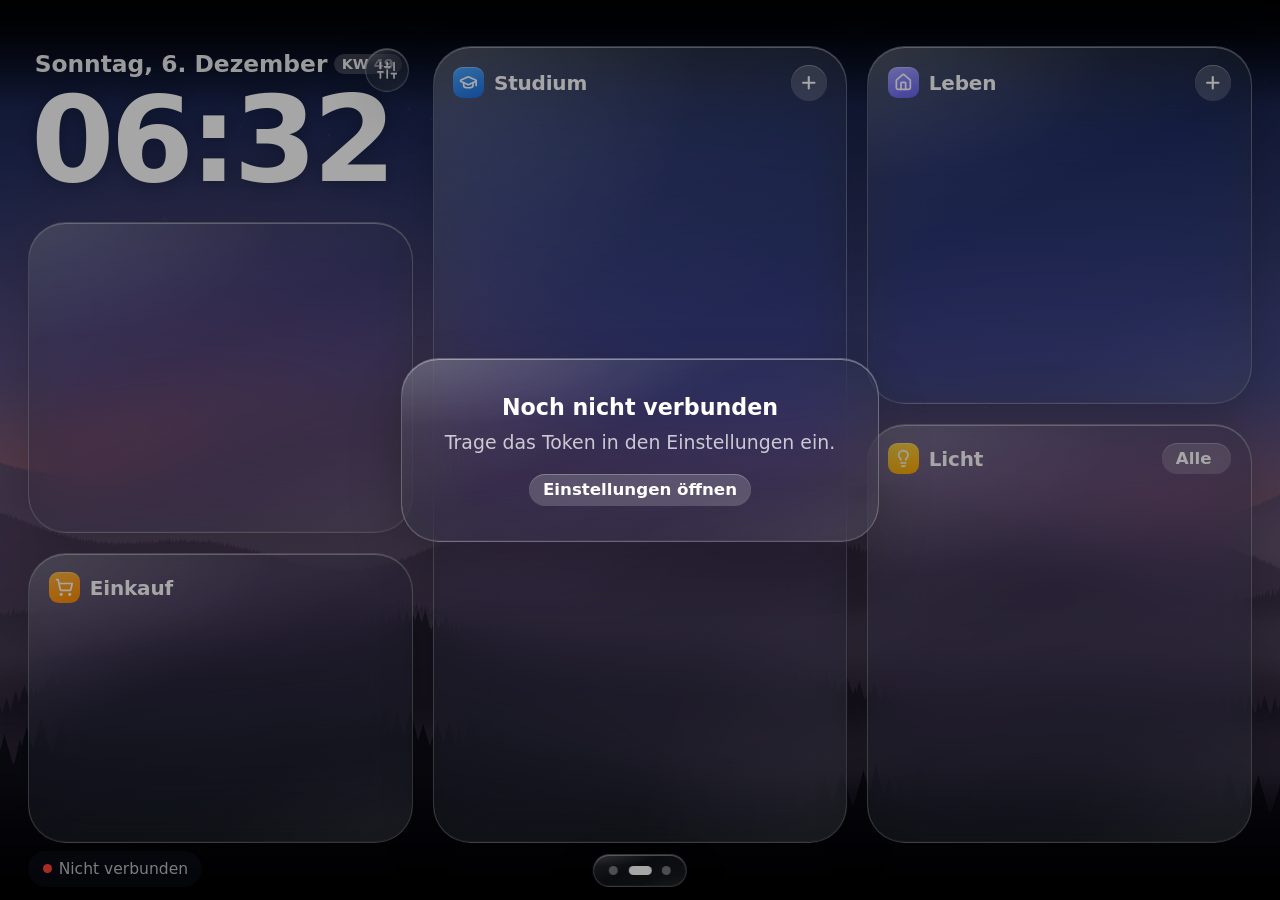
==== commit 6cc02520: "Panel: Uhr links, Licht rechts, Nachtuhr bleibt rot, Verlauf oben schwarz; Handy: Tab-Leiste tiefer," ====
--- a/panel/index.html
+++ b/panel/index.html
@@ -20,6 +20,13 @@
 
 <div class="app" id="app">
   <div class="seiten" id="seiten">
+
+    <!-- 0 Uhr -->
+    <section class="seite ruhe" id="ruhe">
+      <div class="ruhe-datum" id="r-datum"></div>
+      <div class="ruhe-uhr" id="r-uhr">--:--</div>
+      <div class="ruhe-info" id="r-info"></div>
+    </section>
 
     <!-- 1 Übersicht -->
     <section class="seite uebersicht">
@@ -50,7 +57,7 @@
           <div class="liste" id="leben"></div>
         </div>
         <div class="glas widget licht-widget">
-          <header class="w-kopf"><span class="w-titel"><span class="w-ic" id="ic-licht"></span>Licht</span><button class="pille" data-seite="1">Alle <span id="n-licht"></span></button></header>
+          <header class="w-kopf"><span class="w-titel"><span class="w-ic" id="ic-licht"></span>Licht</span><button class="pille" data-seite="2">Alle <span id="n-licht"></span></button></header>
           <div class="kacheln" id="licht-fav"></div>
         </div>
       </div>
@@ -62,12 +69,6 @@
       <div class="kacheln gross" id="licht-alle"></div>
     </section>
 
-    <!-- 3 Uhr -->
-    <section class="seite ruhe" id="ruhe">
-      <div class="ruhe-datum" id="r-datum"></div>
-      <div class="ruhe-uhr" id="r-uhr">--:--</div>
-      <div class="ruhe-info" id="r-info"></div>
-    </section>
   </div>
 </div>
 
@@ -75,7 +76,7 @@
 <div class="dialog glas" id="dialog" role="dialog"></div>
 
 <nav class="punkte glas" id="punkte">
-  <button data-seite="0" aria-label="Übersicht"></button><button data-seite="1" aria-label="Licht"></button><button data-seite="2" aria-label="Uhr"></button>
+  <button data-seite="0" aria-label="Uhr"></button><button data-seite="1" aria-label="Übersicht"></button><button data-seite="2" aria-label="Licht"></button>
 </nav>
 <div class="ecke links status" id="status" hidden></div>
 <div class="hinweis" id="hinweis"><div class="glas widget"><b>Noch nicht verbunden</b><p>Trage das Token in den Einstellungen ein.</p><a class="pille" href="../einstellungen.html">Einstellungen öffnen</a></div></div>
--- a/panel/panel.css
+++ b/panel/panel.css
@@ -20,7 +20,7 @@
 
 .app { position: fixed; inset: 0; z-index: 2; overflow: hidden; transition: transform 3s ease, opacity .8s; }
 .seiten { display: flex; width: 300%; height: 100%; transition: transform .6s cubic-bezier(.2, .85, .25, 1); will-change: transform; }
-.seite { width: 33.3333%; height: 100%; padding: calc(max(.5rem, env(safe-area-inset-top)) + 1.5rem) 1.6rem 3.2rem; flex: none; }
+.seite { width: 33.3333%; height: 100%; padding: calc(max(.5rem, env(safe-area-inset-top)) + 2.1rem) 1.6rem 3.2rem; flex: none; }
 
 /* Übersicht */
 .uebersicht { display: grid; grid-template-columns: minmax(0, 1fr) minmax(0, 1.08fr) minmax(0, 1fr); gap: 1.125rem; }
@@ -47,8 +47,17 @@
 
 .liste-widget { flex: 1; }
 .leben { flex: 1.05; }
-.liste { flex: 1; min-height: 0; overflow: hidden; }
-.task { position: relative; display: flex; align-items: center; gap: .75rem; height: 3.25rem; }
+.liste { flex: 1; min-height: 0; overflow-y: auto; overflow-x: hidden; -webkit-overflow-scrolling: touch; scrollbar-width: none; }
+.liste::-webkit-scrollbar { display: none; }
+.task.erledigt { opacity: .5; }
+.task.erledigt .titel { text-decoration: line-through; }
+.task.erledigt .kreis { background: var(--c); color: #fff; }
+.task.erledigt .meta { visibility: hidden; }
+.task { position: relative; height: 3.25rem; overflow: hidden; }
+.task .vorn { display: flex; align-items: center; gap: .75rem; height: 100%; transition: transform .28s cubic-bezier(.25,.9,.3,1); touch-action: pan-y; }
+.task.zieht .vorn { transition: none; }
+.task .loesch { position: absolute; top: .35rem; bottom: .35rem; right: 0; width: 5.4rem; border: 0; border-radius: .9rem; background: #ff453a; color: #fff; font: inherit; font-size: 1.0625rem; font-weight: 650; opacity: 0; transition: opacity .2s; }
+.task.zieht .loesch, .task.auf .loesch { opacity: 1; }
 .task + .task::before { content: ""; position: absolute; top: 0; left: 2.5rem; right: 0; border-top: .5px solid var(--linie); }
 .kreis { width: 1.75rem; height: 1.75rem; flex: none; border-radius: 50%; border: 2px solid var(--c); display: grid; place-items: center; color: transparent; transition: background .25s, transform .2s, color .25s; }
 .kreis .ic { width: 1rem; height: 1rem; }
@@ -143,9 +152,9 @@
 /* Nacht */
 .nacht-schleier { position: fixed; inset: 0; background: #000; opacity: 0; pointer-events: none; z-index: 1; transition: opacity 2s; }
 body.nachtmodus .nacht-schleier { opacity: .9; }
-body.nachtmodus .ruhe { color: #ff3b30; text-shadow: none; }
-body.nachtmodus .ruhe-datum, body.nachtmodus .ruhe-info { color: rgba(255, 59, 48, .7); }
-body.nachtmodus .ruhe-uhr { opacity: .85; }
+body.nachtzeit .ruhe { color: #ff3b30; text-shadow: none; }
+body.nachtzeit .ruhe-datum, body.nachtzeit .ruhe-info { color: rgba(255, 59, 48, .7); }
+body.nachtzeit .ruhe-uhr { opacity: .85; }
 body.nachtmodus .punkte, body.nachtmodus .ecke { opacity: 0; pointer-events: none; }
 body.nacht-wach .nacht-schleier { opacity: .55; }
 body.nacht-wach .ruhe { color: #fff; }
@@ -183,7 +192,8 @@
 }
 
 /* Unterer Rand läuft in Schwarz aus: der Systemrahmen unter dem Fenster ist schwarz, so entsteht keine harte Kante. */
-body::after { content: ""; position: fixed; left: 0; right: 0; bottom: 0; height: 5rem; z-index: 1; pointer-events: none; background: linear-gradient(transparent, rgba(0, 0, 0, .85)); }
+body::before { content: ""; position: fixed; left: 0; right: 0; top: 0; height: 6rem; z-index: 1; pointer-events: none; background: linear-gradient(#000 0%, rgba(0, 0, 0, .85) 30%, transparent 100%); }
+body::after { content: ""; position: fixed; left: 0; right: 0; bottom: 0; height: 7rem; z-index: 1; pointer-events: none; background: linear-gradient(transparent, rgba(0, 0, 0, .55) 55%, #000); }
 
 /* Einstellungen-Knopf neben dem Datum */
 .einst { position: absolute; top: .1rem; right: .2rem; width: 2.5rem; height: 2.5rem; border-radius: 50%; display: grid; place-items: center; color: rgba(255,255,255,.85); text-decoration: none; z-index: 2; }
@@ -193,9 +203,10 @@
 /* Einkauf-Widget */
 .einkauf-widget { flex: 1; min-height: 7rem; text-align: left; font: inherit; color: inherit; cursor: pointer; overflow: hidden; }
 .einkauf-widget:active { transform: scale(.985); }
-.vorschau { font-size: 1.0625rem; font-weight: 500; line-height: 1.45; overflow: hidden; display: flex; flex-direction: column; gap: .1rem; }
-.vorschau span { display: flex; align-items: center; gap: .55rem; white-space: nowrap; overflow: hidden; text-overflow: ellipsis; }
-.vorschau span::before { content: ""; flex: none; width: .45rem; height: .45rem; border-radius: 50%; background: #ff9f0a; }
+.vorschau { font-size: 1.0625rem; font-weight: 500; line-height: 1.5; overflow: hidden; }
+.vorschau p { margin: 0; display: -webkit-box; -webkit-box-orient: vertical; -webkit-line-clamp: 4; overflow: hidden; color: rgba(255,255,255,.92); }
+.vorschau p i { font-style: normal; color: var(--t2); }
+.vorschau p.leise { color: var(--t2); }
 .vorschau .leise { color: var(--t2); }
 .vorschau .leise::before { display: none; }
 .w-kopf-rechts { display: flex; align-items: center; gap: .6rem; }
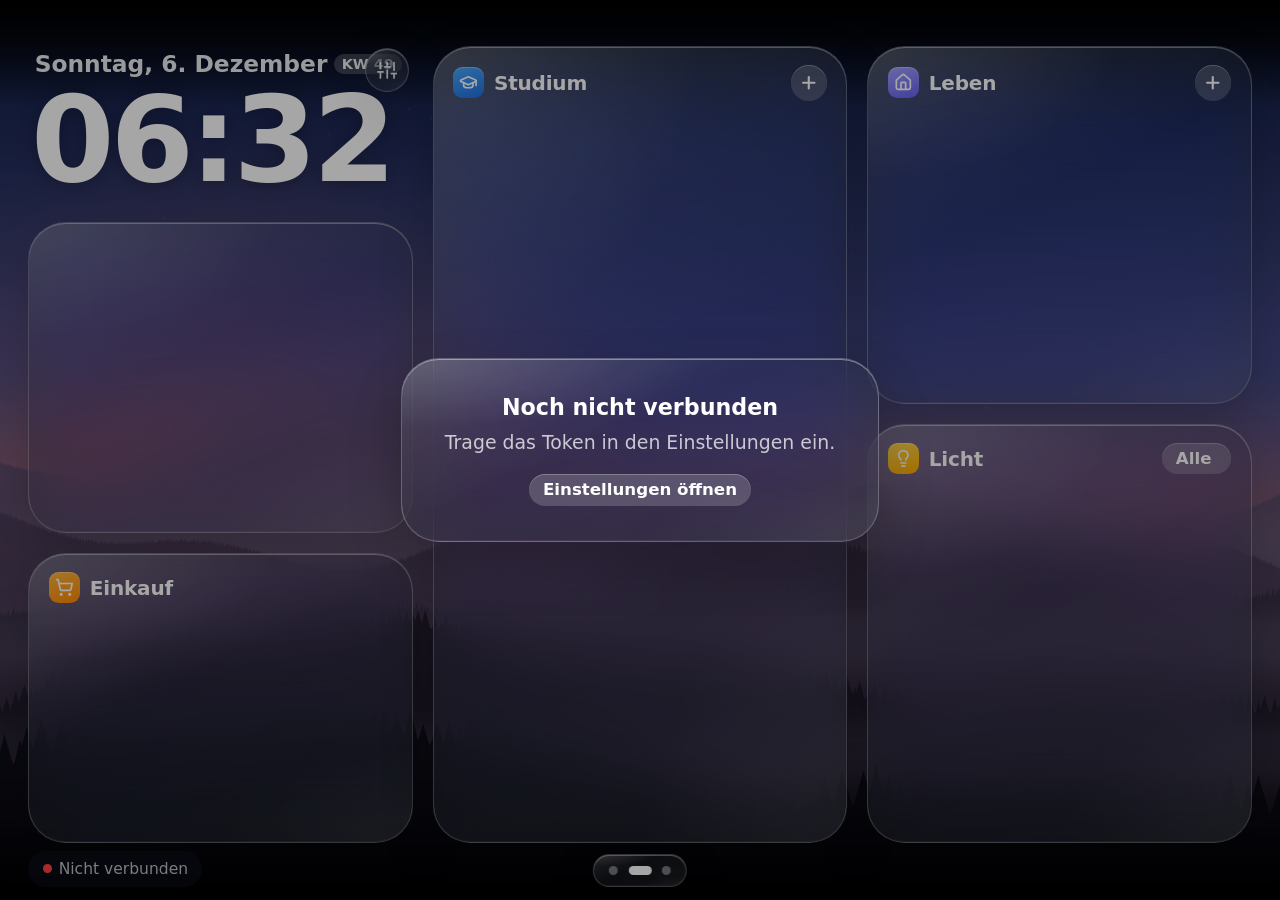
==== commit fe98329c: "Löschen-Knopf ohne Rand, neutrale dunkle Glas-Knöpfe, Kopfknöpfe tiefer, Panel unten schwarz mit wei" ====
--- a/panel/index.html
+++ b/panel/index.html
@@ -7,7 +7,7 @@
 <meta name="mobile-web-app-capable" content="yes">
 <meta name="apple-mobile-web-app-status-bar-style" content="black">
 <meta name="apple-mobile-web-app-title" content="Zuhause">
-<meta name="theme-color" content="#02040b">
+<meta name="theme-color" content="#000000">
 <title>Zuhause</title>
 <link rel="apple-touch-icon" href="../icons/zuhause-180.png">
 <link rel="icon" href="../icons/zuhause-512.png">
--- a/panel/panel.css
+++ b/panel/panel.css
@@ -3,7 +3,7 @@
 /* 1rem = 16px auf dem iPad 8 (1080 × 810), skaliert auf andere Größen */
 html { font-size: min(calc(100vw / 67.5), calc(100vh / 50.625)); }
 * { box-sizing: border-box; -webkit-tap-highlight-color: transparent; -webkit-user-select: none; user-select: none; -webkit-touch-callout: none; }
-html, body { margin: 0; position: fixed; inset: 0; width: 100%; height: 100%; overflow: hidden; overscroll-behavior: none; background: #02040b; color: #fff; font-family: -apple-system, BlinkMacSystemFont, "SF Pro Text", system-ui, sans-serif; -webkit-font-smoothing: antialiased; }
+html, body { margin: 0; position: fixed; inset: 0; width: 100%; height: 100%; overflow: hidden; overscroll-behavior: none; background: #000; color: #fff; font-family: -apple-system, BlinkMacSystemFont, "SF Pro Text", system-ui, sans-serif; -webkit-font-smoothing: antialiased; }
 button { font: inherit; color: inherit; }
 .ic { display: block; flex: none; }
 [hidden] { display: none !important; }
@@ -49,6 +49,9 @@
 .leben { flex: 1.05; }
 .liste { flex: 1; min-height: 0; overflow-y: auto; overflow-x: hidden; -webkit-overflow-scrolling: touch; scrollbar-width: none; }
 .liste::-webkit-scrollbar { display: none; }
+.liste { -webkit-mask-image: linear-gradient(#000 calc(100% - 2.6rem), transparent); mask-image: linear-gradient(#000 calc(100% - 2.6rem), transparent); }
+.liste::after { content: ""; display: block; height: 2.4rem; }
+.liste:has(.leer)::after { display: none; }
 .task.erledigt { opacity: .5; }
 .task.erledigt .titel { text-decoration: line-through; }
 .task.erledigt .kreis { background: var(--c); color: #fff; }
@@ -56,8 +59,8 @@
 .task { position: relative; height: 3.25rem; overflow: hidden; }
 .task .vorn { display: flex; align-items: center; gap: .75rem; height: 100%; transition: transform .28s cubic-bezier(.25,.9,.3,1); touch-action: pan-y; }
 .task.zieht .vorn { transition: none; }
-.task .loesch { position: absolute; top: .35rem; bottom: .35rem; right: 0; width: 5.4rem; border: 0; border-radius: .9rem; background: #ff453a; color: #fff; font: inherit; font-size: 1.0625rem; font-weight: 650; opacity: 0; transition: opacity .2s; }
-.task.zieht .loesch, .task.auf .loesch { opacity: 1; }
+.task .loesch { position: absolute; top: .35rem; bottom: .35rem; right: 0; width: 0; overflow: hidden; white-space: nowrap; padding: 0; border: 0; border-radius: .9rem; background: #ff453a; color: #fff; font: inherit; font-size: 1.0625rem; font-weight: 650; transition: width .28s cubic-bezier(.25,.9,.3,1); }
+.task.zieht .loesch { transition: none; }
 .task + .task::before { content: ""; position: absolute; top: 0; left: 2.5rem; right: 0; border-top: .5px solid var(--linie); }
 .kreis { width: 1.75rem; height: 1.75rem; flex: none; border-radius: 50%; border: 2px solid var(--c); display: grid; place-items: center; color: transparent; transition: background .25s, transform .2s, color .25s; }
 .kreis .ic { width: 1rem; height: 1rem; }
@@ -142,9 +145,10 @@
 .stern-mark .ic { width: 1.1rem; height: 1.1rem; }
 
 /* Uhr / StandBy */
+.seite.ruhe { padding: 3.2rem 1.6rem; }
 .ruhe { display: flex; flex-direction: column; align-items: center; justify-content: center; text-align: center; text-shadow: 0 2px 40px rgba(0,0,0,.3); transition: color 1.5s; }
 .ruhe-datum { font-size: 1.75rem; font-weight: 600; color: rgba(255,255,255,.85); }
-.ruhe-uhr { font-family: var(--rounded); font-size: 15.5rem; font-weight: 600; letter-spacing: -.045em; line-height: .95; font-variant-numeric: tabular-nums; margin: .2rem 0 .8rem; }
+.ruhe-uhr { font-family: var(--rounded); font-size: 15.5rem; font-weight: 600; letter-spacing: -.045em; line-height: .95; font-variant-numeric: tabular-nums; margin: .2rem .045em .8rem 0; }
 .ruhe-info { display: flex; gap: 1.6rem; font-size: 1.25rem; font-weight: 500; color: rgba(255,255,255,.85); flex-wrap: wrap; justify-content: center; }
 .ruhe-info span { display: inline-flex; align-items: center; gap: .45rem; }
 .ruhe-info .ic { width: 1.4rem; height: 1.4rem; }
@@ -157,7 +161,7 @@
 body.nachtzeit .ruhe-uhr { opacity: .85; }
 body.nachtmodus .punkte, body.nachtmodus .ecke { opacity: 0; pointer-events: none; }
 body.nacht-wach .nacht-schleier { opacity: .55; }
-body.nacht-wach .ruhe { color: #fff; }
+body.nachtzeit.auf-uhr .nacht-schleier { opacity: .96; }
 
 /* Bedienleiste */
 .punkte { position: fixed; left: 50%; bottom: .75rem; transform: translateX(-50%); display: flex; align-items: center; gap: .6rem; padding: .62rem .85rem; border-radius: 999px; z-index: 3; transition: opacity 1s; }
@@ -193,7 +197,7 @@
 
 /* Unterer Rand läuft in Schwarz aus: der Systemrahmen unter dem Fenster ist schwarz, so entsteht keine harte Kante. */
 body::before { content: ""; position: fixed; left: 0; right: 0; top: 0; height: 6rem; z-index: 1; pointer-events: none; background: linear-gradient(#000 0%, rgba(0, 0, 0, .85) 30%, transparent 100%); }
-body::after { content: ""; position: fixed; left: 0; right: 0; bottom: 0; height: 7rem; z-index: 1; pointer-events: none; background: linear-gradient(transparent, rgba(0, 0, 0, .55) 55%, #000); }
+body::after { content: ""; position: fixed; left: 0; right: 0; bottom: 0; height: 9rem; z-index: 1; pointer-events: none; background: linear-gradient(to bottom, rgba(0,0,0,0) 0%, rgba(0,0,0,.013) 8%, rgba(0,0,0,.05) 18%, rgba(0,0,0,.11) 29%, rgba(0,0,0,.19) 40%, rgba(0,0,0,.29) 51%, rgba(0,0,0,.41) 62%, rgba(0,0,0,.55) 73%, rgba(0,0,0,.71) 83%, rgba(0,0,0,.87) 92%, #000 98%); }
 
 /* Einstellungen-Knopf neben dem Datum */
 .einst { position: absolute; top: .1rem; right: .2rem; width: 2.5rem; height: 2.5rem; border-radius: 50%; display: grid; place-items: center; color: rgba(255,255,255,.85); text-decoration: none; z-index: 2; }
